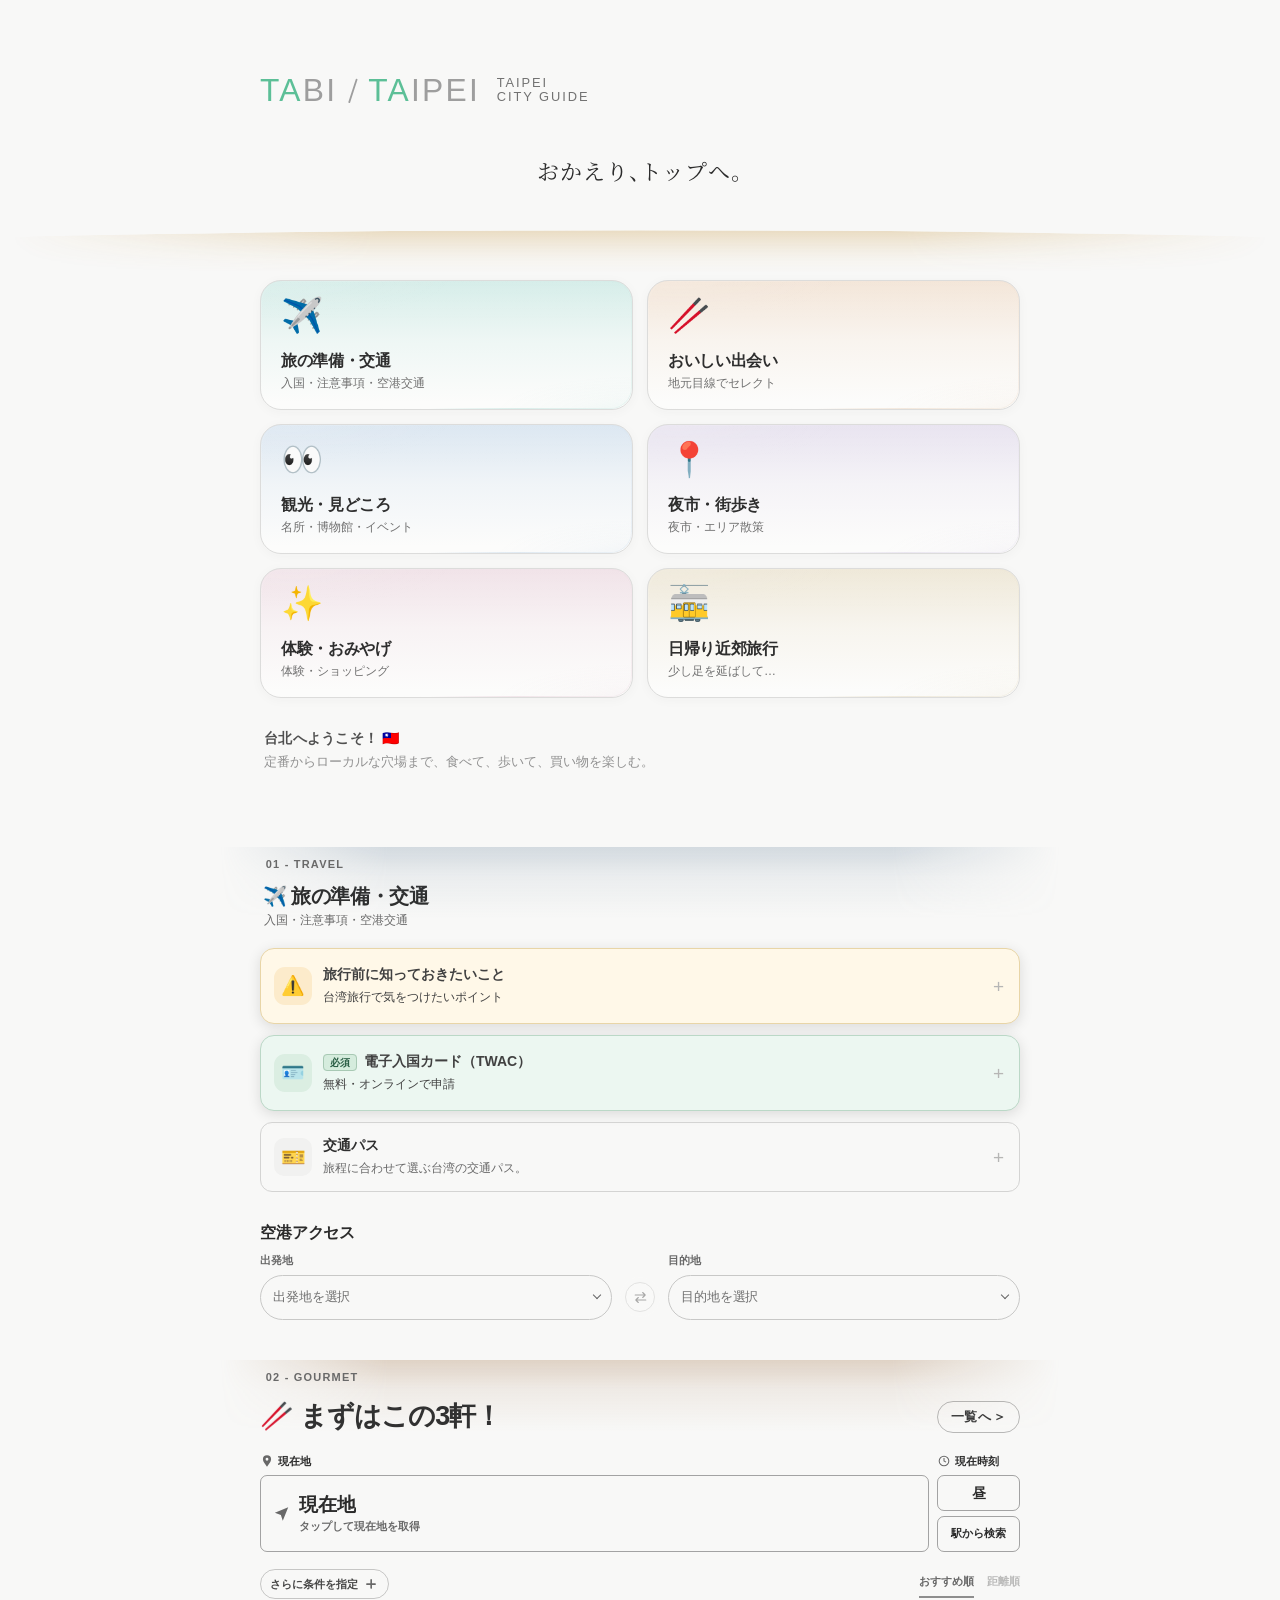
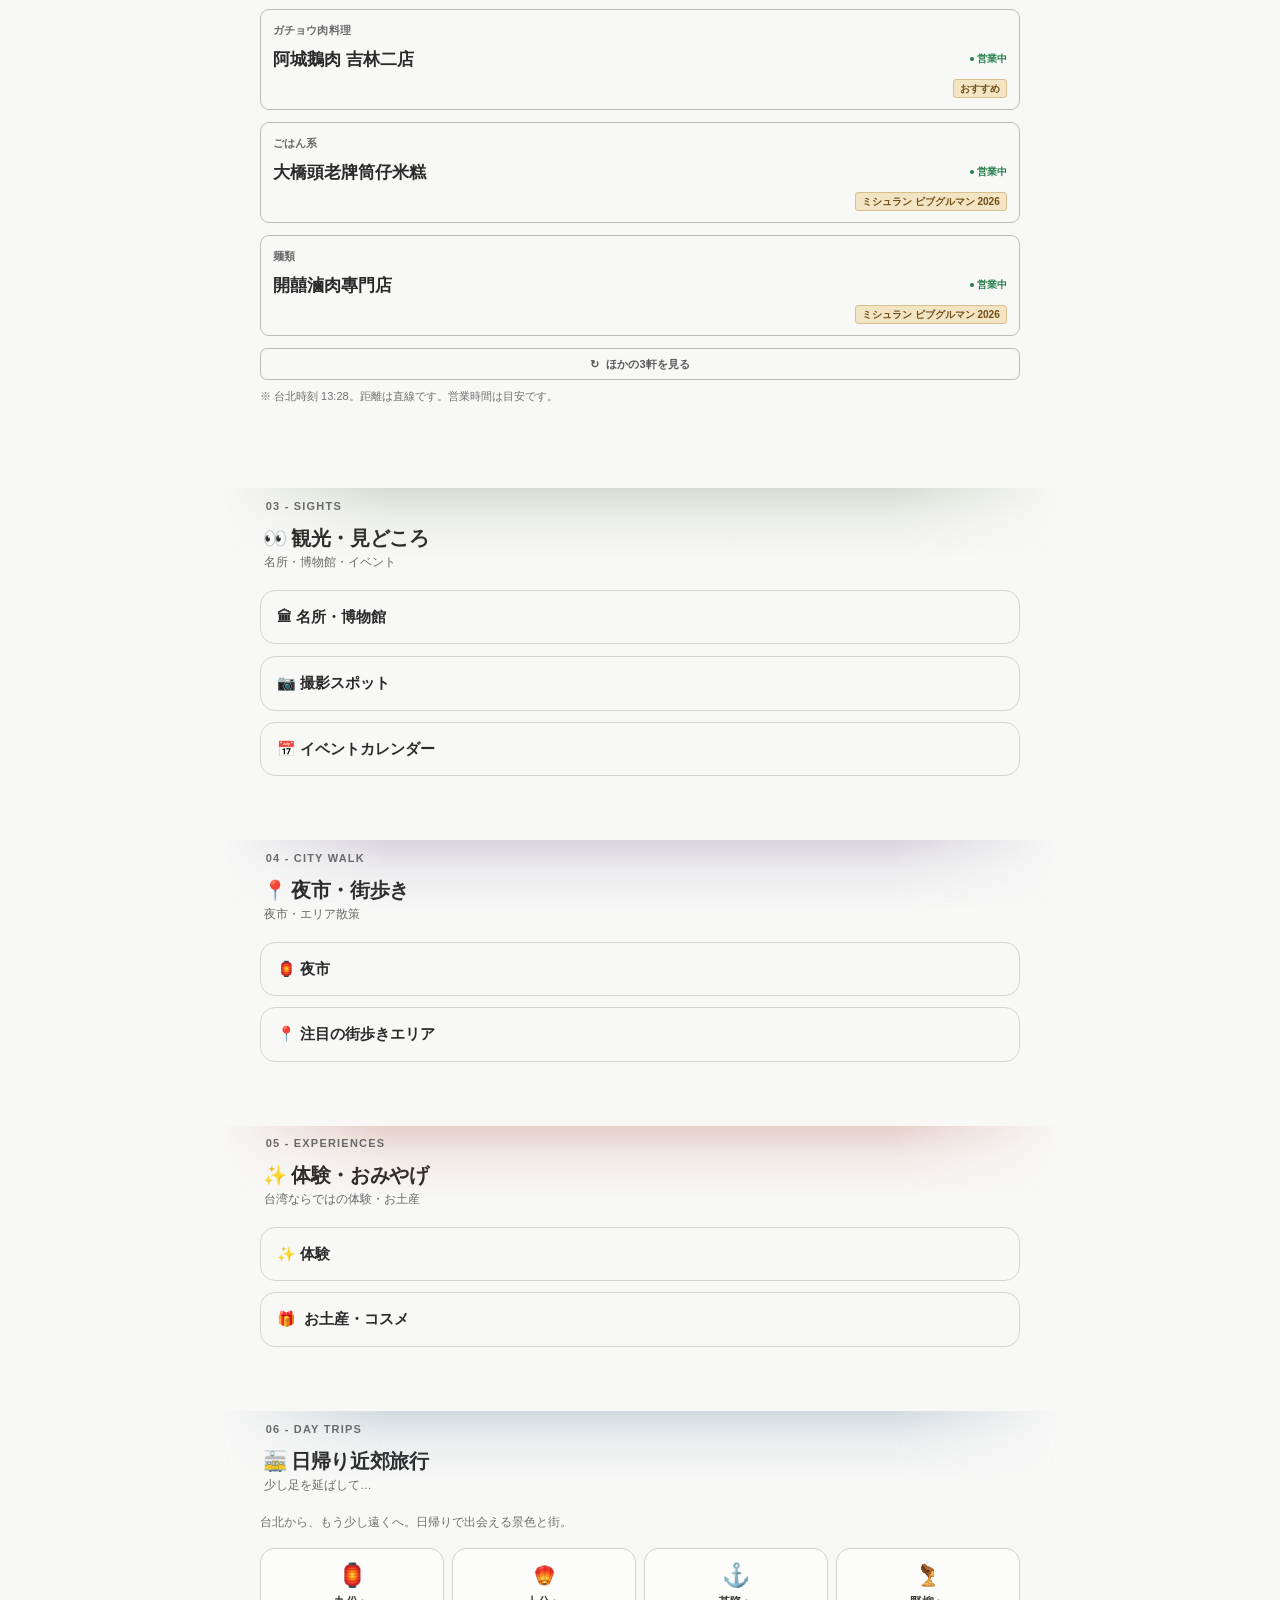
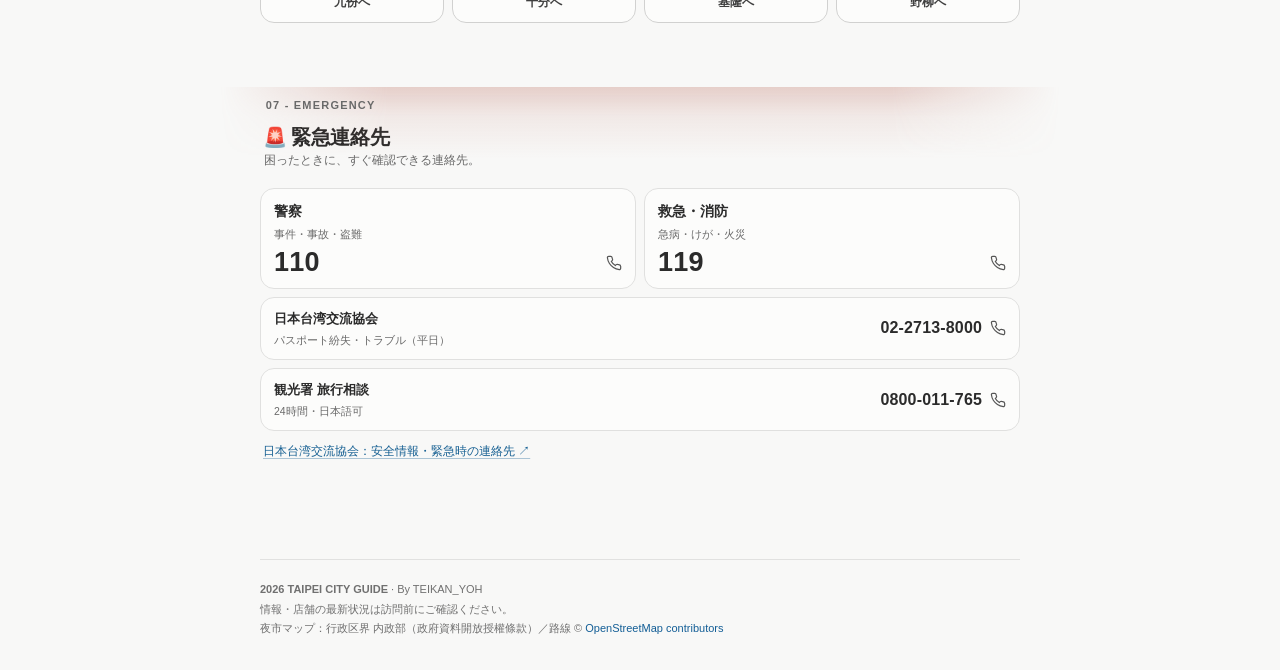
==== index.html @ 25bd463a "Add files via upload" ====
<!DOCTYPE html>

<html lang="ja"><head>
<meta charset="utf-8"/><script>/* Debug copy only: keep it out of search results (production path is unaffected). */if(/^\/Debug_/i.test(location.pathname)){var r=document.createElement("meta");r.name="robots";r.content="noindex";document.head.appendChild(r);}</script><meta content="width=device-width,initial-scale=1,viewport-fit=cover" name="viewport"/>
<meta content="#111417" name="theme-color"/>
<meta content="定番からローカルな穴場まで、食べて、歩いて、買い物を楽しむ。" name="description"/>
<title>TABI TAIPEI</title>
<link rel="canonical" href="https://teikan24.github.io/Tabi_Taipei/"/>
<meta property="og:type" content="website"/>
<meta property="og:site_name" content="TABI TAIPEI — TAIPEI CITY GUIDE"/>
<meta property="og:title" content="TABI TAIPEI"/>
<meta property="og:description" content="定番からローカルな穴場まで、食べて、歩いて、買い物を楽しむ。"/>
<meta property="og:url" content="https://teikan24.github.io/Tabi_Taipei/"/>
<meta property="og:image" content="https://teikan24.github.io/Tabi_Taipei/assets/og-cover-2.png"/>
<meta property="og:image:secure_url" content="https://teikan24.github.io/Tabi_Taipei/assets/og-cover-2.png"/>
<meta property="og:image:type" content="image/png"/>
<meta property="og:image:width" content="1200"/>
<meta property="og:image:height" content="630"/>
<meta property="og:image:alt" content="TABI TAIPEI — TAIPEI CITY GUIDE"/>
<meta name="twitter:card" content="summary_large_image"/>
<meta name="twitter:title" content="TABI TAIPEI"/>
<meta name="twitter:description" content="定番からローカルな穴場まで、食べて、歩いて、買い物を楽しむ。"/>
<meta name="twitter:image" content="https://teikan24.github.io/Tabi_Taipei/assets/og-cover-2.png"/><link rel="apple-touch-icon" sizes="180x180" href="assets/apple-touch-icon.png"/>

<script>/* Preserve the visitor's position on browser Back/Forward (e.g. after Maps). */
try { if ('scrollRestoration' in history) history.scrollRestoration = 'auto'; } catch (_) {}
/* v30.9.237: the home-screen app reopened after 10+ minutes reloads (guide.js)
   and starts again from the very top. */
try {
  if (sessionStorage.getItem('tabi-fresh-start')) {
    sessionStorage.removeItem('tabi-fresh-start');
    history.scrollRestoration = 'manual';
    window.scrollTo(0, 0);
    addEventListener('load', () => window.scrollTo(0, 0));
  }
} catch (_) {}
/* v30.9.213: a link straight to a section skips the top-page intro (final layout at once). */
if (location.hash && location.hash !== '#top') document.documentElement.classList.add('hero-intro-skip');
</script><script>/* Appearance switch: follow the device setting by default, with optional manual override. */
(function(){
 var storageKey='taipei-guide-theme-override-v30.9.43';
 var media=window.matchMedia?window.matchMedia('(prefers-color-scheme: light)'):null;
 var override=null;
 try {
  var stored=localStorage.getItem(storageKey);
  if(stored==='light' || stored==='dark') override=stored;
 } catch(e){}
 function currentTheme(){return override || (media && media.matches ? 'light' : 'dark');}
 function updateMeta(theme){var m=document.querySelector('meta[name="theme-color"]');if(m)m.content=theme==='light'?'#F7F8F7':'#111417';}
 function refreshButton(theme){var b=document.getElementById('theme-preview-toggle');if(!b)return;
  b.innerHTML=theme==='light'?'<svg xmlns="http://www.w3.org/2000/svg" width="15" height="15" viewBox="0 0 24 24" fill="currentColor" aria-hidden="true"><path d="M20.5 13A8.5 8.5 0 0 1 11 3.5 8.5 8.5 0 1 0 20.5 13z"/></svg><span>ダークモード</span>':'<span class="theme-dot" aria-hidden="true"></span><span>ライトモード</span>';
  b.setAttribute('aria-label',theme==='light'?'ダークモードに切り替える':'明るいモードに切り替える');
  b.setAttribute('title',override?'表示モードを固定中':'端末の明暗設定に追従中');
  b.setAttribute('aria-pressed',override?'true':'false');
  if(override) b.setAttribute('data-theme-mode','manual');
  else b.setAttribute('data-theme-mode','system');
 }
 function applyTheme(theme){
  document.documentElement.setAttribute('data-theme',theme);
  document.documentElement.style.colorScheme=theme;
  updateMeta(theme);
  refreshButton(theme);
 }
 applyTheme(currentTheme());
 if(media){
  var mediaListener=function(){if(!override)applyTheme(currentTheme());};
  if(media.addEventListener) media.addEventListener('change',mediaListener);
  else if(media.addListener) media.addListener(mediaListener);
 }
 document.addEventListener('DOMContentLoaded',function(){
  applyTheme(currentTheme());
  var b=document.getElementById('theme-preview-toggle');
  if(b)b.addEventListener('click',function(){
   override=currentTheme()==='light'?'dark':'light';
   try{localStorage.setItem(storageKey,override);}catch(e){}
   applyTheme(currentTheme());
  });
 });
})();</script><link rel="icon" href="data:image/svg+xml,%3Csvg xmlns=%27http://www.w3.org/2000/svg%27 viewBox=%270 0 100 100%27%3E%3Ctext y=%27.9em%27 font-size=%2790%27%3E%F0%9F%8F%AE%3C/text%3E%3C/svg%3E"/><link rel="preload" href="assets/fonts/tabi-greeting-serif.woff2?v=30.9.225" as="font" type="font/woff2" crossorigin/><link rel="stylesheet" href="css/guide.css?v=30.9.277"/><link rel="stylesheet" href="css/events.css?v=30.9.277"/><link rel="stylesheet" href="css/area-map.css?v=30.9.279"/><link rel="stylesheet" href="css/chapter-tabs.css?v=30.9.280"/>
<link rel="stylesheet" href="css/recommend.css?v=30.9.277"/>
</head><body>
<div class="food-drawer-backdrop" aria-hidden="true"></div><div class="food-edge-hint" aria-hidden="true"></div>
<header class="hero wrapper" id="top"><div class="hero-stage"><div class="hero-horizon" aria-hidden="true"></div><h1 class="hero-masthead"><span class="hero-brandline">TAIPEI CITY GUIDE</span><span class="hero-lockup" aria-label="TABI slash TAIPEI"><span class="hero-lockup-word"><span class="ta">TA</span>BI</span><span class="hero-lockup-slash" aria-hidden="true"></span><span class="hero-lockup-word"><span class="ta">TA</span>IPEI<span class="hero-brandstack" aria-hidden="true"><span class="hero-brandstack-clip"><span class="hero-brandstack-text"><span class="hero-brandstack-top">TAIPEI</span>CITY GUIDE</span></span></span></span></span></h1><p class="hero-greeting" id="hero-greeting" lang="ja"></p></div><nav aria-label="カテゴリーにジャンプ" class="quick-nav">
<a class="nav-button" data-target="travel" href="#travel"><span aria-hidden="true" class="nav-icon">✈️</span><span class="nav-copy"><span class="nav-title">旅の準備・交通</span><span class="nav-subtitle">入国・注意事項・空港交通</span></span></a>
<a class="nav-button" data-target="food" href="#food"><span aria-hidden="true" class="nav-icon">🥢</span><span class="nav-copy"><span class="nav-title">おいしい出会い</span><span class="nav-subtitle">地元目線でセレクト</span></span></a>
<a class="nav-button" data-target="sights" href="#sights"><span aria-hidden="true" class="nav-icon">👀</span><span class="nav-copy"><span class="nav-title">観光・見どころ</span><span class="nav-subtitle">名所・博物館・イベント</span></span></a>
<a class="nav-button" data-target="city-walk" href="#city-walk"><span aria-hidden="true" class="nav-icon">📍</span><span class="nav-copy"><span class="nav-title">夜市・街歩き</span><span class="nav-subtitle">夜市・エリア散策</span></span></a>
<a class="nav-button" data-target="experience-souvenirs" href="#experience-souvenirs"><span aria-hidden="true" class="nav-icon">✨</span><span class="nav-copy"><span class="nav-title">体験・おみやげ</span><span class="nav-subtitle">体験・ショッピング</span></span></a>
<a class="nav-button" data-target="day-trips" href="#day-trips"><span aria-hidden="true" class="nav-icon">🚋</span><span class="nav-copy"><span class="nav-title">日帰り近郊旅行</span><span class="nav-subtitle">少し足を延ばして…</span></span></a>
</nav><div class="hero-welcome"><p class="welcome">台北へようこそ！ 🇹🇼</p><p class="tagline">定番からローカルな穴場まで、食べて、歩いて、買い物を楽しむ。</p></div></header><main class="wrapper site-content" id="guide"><hr class="divider chapter-glow chapter-glow--travel"/><div class="page-body"><span class="jump-anchor" id="travel"></span><p class="chapter-eyebrow" aria-hidden="true">01 - TRAVEL</p><h2 class="" dir="auto" id="3f86bda0-4caa-8049-b865-f2a862bb77c5">✈️ 旅の準備・交通</h2><p class="chapter-lead">入国・注意事項・空港交通</p><details class="travel-caution block-color-yellow_background toggle root-accordion" data-group="root" dir="auto" id="3f56bda0-4caa-80c6-9629-df3b09a0ff5a"><summary class="travel-key-summary"><span aria-hidden="true" class="travel-key-icon">⚠️</span><span class="travel-key-copy"><span class="travel-key-title">旅行前に知っておきたいこと</span><span class="travel-key-subtitle">台湾旅行で気をつけたいポイント</span></span></summary><div class="indented"><ul class="bulleted-list" dir="auto" id="3f56bda0-4caa-80d0-a9dc-fb38b91fbb88"><li style="list-style-type:disc">電子たばこ・加熱式たばこは持ち込み・使用禁止</li></ul><details class="toggle nested-accordion" dir="auto" id="3f56bda0-4caa-80c7-9c95-f08f24dc1924"><summary>宿泊先のアメニティ事情</summary><div class="indented"><aside class="block-color-gray_background callout" data-notion-callout="" data-notion-callout-background="gray_background" data-notion-callout-icon="💡" dir="ltr" id="3f76bda0-4caa-805c-a6f9-da768afdc128" style="white-space:pre-wrap;display:flex"><div style="font-size:1.5em"><span class="icon" data-emoji="💡"></span></div><div style="width:100%"><p class="" dir="auto" id="3f56bda0-4caa-80fd-ae4a-d9700cade6df">法律の規定により、2025年から客室に使い捨てのアメニティは置かれていません。シャンプーやボディソープは、大きなボトルで備えられています。歯ブラシ・くし・カミソリなどは、フロントで頼めばもらえます（無料または有料）。</p></div></aside></div></details><details class="toggle nested-accordion" dir="auto" id="3f56bda0-4caa-80ad-b30e-fb2c935b071b"><summary>トイレの紙事情</summary><div class="indented"><aside class="block-color-gray_background callout" data-notion-callout="" data-notion-callout-background="gray_background" data-notion-callout-icon="💡" dir="ltr" id="3f76bda0-4caa-809a-ae79-ed8de2b1f1e1" style="white-space:pre-wrap;display:flex"><div style="font-size:1.5em"><span class="icon" data-emoji="💡"></span></div><div style="width:100%"><p class="" dir="auto" id="3f66bda0-4caa-8005-9706-fa574564f9af">個室に紙がないことも。紙は流せる場所と、横のゴミ箱に捨てる場所があるので、表示に従いましょう。<br/><br/>水に流せるティッシュがあると安心です。</p></div></aside></div></details><details class="toggle nested-accordion" dir="auto" id="3f56bda0-4caa-80db-8bd2-e77fe90c45dc"><summary>水道水</summary><div class="indented"><aside class="block-color-gray_background callout" data-notion-callout="" data-notion-callout-background="gray_background" data-notion-callout-icon="💡" dir="ltr" id="3f76bda0-4caa-80a9-9cde-fa53708f942d" style="white-space:pre-wrap;display:flex"><div style="font-size:1.5em"><span class="icon" data-emoji="💡"></span></div><div style="width:100%"><p class="" dir="auto" id="3f56bda0-4caa-8016-92f2-cced0cf6f33d">浄水場の水質は基準を満たしていますが、建物の古い配管や貯水タンクを通るため、そのまま飲むのは避けましょう。飲み水はコンビニなどで買えるボトル入りの水がいちばん安心です。</p></div></aside></div></details><details class="toggle nested-accordion" dir="auto" id="travel-power"><summary>コンセント・電圧</summary><div class="indented"><aside class="block-color-gray_background callout" data-notion-callout="" data-notion-callout-background="gray_background" data-notion-callout-icon="💡" dir="ltr" style="white-space:pre-wrap;display:flex"><div style="font-size:1.5em"><span class="icon" data-emoji="💡"></span></div><div style="width:100%"><p class="" dir="auto">コンセントは日本と同じ形（A型）なので、変換プラグは不要です。</p><p class="" dir="auto">電圧は110V（日本は100V）。スマホやPCの充電器はそのまま使えます。ドライヤーなど日本専用（100V）の家電は「100-240V」表示か確認を。</p></div></aside></div></details><details class="toggle nested-accordion" dir="auto" id="3f56bda0-4caa-80ef-af5d-c26731493f09"><summary>交通・移動</summary><div class="indented"><aside class="block-color-gray_background callout" data-notion-callout="" data-notion-callout-background="gray_background" data-notion-callout-icon="💡" dir="ltr" id="3f56bda0-4caa-80b4-8cc6-f13d0a333363" style="white-space:pre-wrap;display:flex"><div style="font-size:1.5em"><span class="icon" data-emoji="💡"></span></div><div style="width:100%"><p class="" dir="auto" id="3f56bda0-4caa-801d-8998-da289a67be90">MRT（地下鉄）は改札内の黄色い線から先と車内で飲食禁止。水やガムもNGです。</p></div></aside><aside class="block-color-gray_background callout" data-notion-callout="" data-notion-callout-background="gray_background" data-notion-callout-icon="💡" dir="ltr" id="3f56bda0-4caa-80ec-995c-d9b2b5c5d0f7" style="white-space:pre-wrap;display:flex"><div style="font-size:1.5em"><span class="icon" data-emoji="💡"></span></div><div style="width:100%"><p class="" dir="auto" id="3f56bda0-4caa-801e-9b43-f70d7f04fa8c"><strong>バスは手を挙げて</strong>合図しないと通過されることも。急ブレーキに備え、降車ボタンは早めに押しましょう。</p></div></aside><aside class="block-color-gray_background callout" data-notion-callout="" data-notion-callout-background="gray_background" data-notion-callout-icon="💡" dir="ltr" id="3f56bda0-4caa-80b3-a21f-dc8d278c1802" style="white-space:pre-wrap;display:flex"><div style="font-size:1.5em"><span class="icon" data-emoji="💡"></span></div><div style="width:100%"><p class="" dir="auto" id="3f56bda0-4caa-8033-8acb-d9bd1c270590">車は右側通行。バイクが多いので、青信号でも右左折車に気をつけて渡りましょう。</p></div></aside><aside class="block-color-gray_background callout" data-notion-callout="" data-notion-callout-background="gray_background" data-notion-callout-icon="💡" dir="ltr" id="3f66bda0-4caa-8075-826a-f08e498735b3" style="white-space:pre-wrap;display:flex"><div style="font-size:1.5em"><span class="icon" data-emoji="💡"></span></div><div style="width:100%"><p class="" dir="auto" id="3f66bda0-4caa-80d4-a71e-df93ca3cb2fc">Uberも利用できます。</p></div></aside></div></details><details class="toggle nested-accordion" dir="auto" id="3f56bda0-4caa-800d-986b-dce0b4bd4353"><summary>お金・支払い・交通系IC</summary><div class="indented"><aside class="block-color-gray_background callout" data-notion-callout="" data-notion-callout-background="gray_background" data-notion-callout-icon="💡" dir="ltr" id="3f56bda0-4caa-80cc-9f26-c8694ac5fc75" style="white-space:pre-wrap;display:flex"><div style="font-size:1.5em"><span class="icon" data-emoji="💡"></span></div><div style="width:100%"><p class="" dir="auto" id="3f56bda0-4caa-802c-9c2d-e2ac1ca20995">夜市やローカル店は現金のみの店も多いので、少額の現金を持っておくと安心。カードはモールや大きなレストランなら使えることが多いです。</p></div></aside><aside class="block-color-gray_background callout" data-notion-callout="" data-notion-callout-background="gray_background" data-notion-callout-icon="💡" dir="ltr" id="3f56bda0-4caa-80f7-b456-f47bdf762774" style="white-space:pre-wrap;display:flex"><div style="font-size:1.5em"><span class="icon" data-emoji="💡"></span></div><div style="width:100%"><p class="" dir="auto" id="3f56bda0-4caa-808b-b1d7-d753922681bb">悠遊カード（EasyCard）</p><p class="" dir="auto" id="3f56bda0-4caa-80c3-9728-dccae39a9451">日本のSuicaのような交通系IC。MRT・バス・コンビニで使え、駅やコンビニで購入・チャージできます。キャラクターやキーチェーン型など種類も豊富。</p></div></aside></div></details><details class="toggle nested-accordion" dir="auto" id="3f56bda0-4caa-8007-a9ac-d2d2fc995658"><summary>レシートは宝くじ</summary><div class="indented"><aside class="block-color-gray_background callout" data-notion-callout="" data-notion-callout-background="gray_background" data-notion-callout-icon="💡" dir="ltr" id="3f76bda0-4caa-80e0-b1aa-d86e8ba3d82c" style="white-space:pre-wrap;display:flex"><div style="font-size:1.5em"><span class="icon" data-emoji="💡"></span></div><div style="width:100%"><p class="" dir="auto" id="3f66bda0-4caa-8009-896d-cb9b8e0c61a3">レシートは宝くじ付き。2か月に1回抽選があり、最高賞金はNT$1,000万。</p></div></aside></div></details></div></details><details class="travel-twac block-color-yellow_background toggle root-accordion" data-group="root" dir="auto" id="3f86bda0-4caa-8096-bae1-da66498fb83c"><summary class="travel-key-summary"><span aria-hidden="true" class="travel-key-icon">🪪</span><span class="travel-key-copy"><span class="travel-key-title"><span class="travel-required">必須</span>電子入国カード（TWAC）</span><span class="travel-key-subtitle">無料・オンラインで申請</span></span></summary><div class="indented"><ul class="bulleted-list" dir="auto" id="3f86bda0-4caa-802a-a0dc-fa8f04464dfa"><li style="list-style-type:disc"><a class="external-action-link" href="https://twac.immigration.gov.tw/" rel="noopener noreferrer" target="_blank">TWAC公式サイト</a>から申請する（無料）<br/><em><mark class="highlight-gray">必要情報：パスポート情報、往復の航空便名、台湾での滞在先（ホテル名や住所）など。</mark></em></li></ul></div></details><details class="travel-passes toggle root-accordion" data-group="root" id="transport-passes"><summary class="travel-key-summary"><span aria-hidden="true" class="travel-key-icon">🎫</span><span class="travel-key-copy"><span class="travel-key-title">交通パス</span><span class="travel-key-subtitle">旅程に合わせて選ぶ台湾の交通パス。</span></span></summary><div class="indented travel-passes-body">
<section class="pass-simple-item" aria-labelledby="pass-funpass-heading"><div class="pass-simple-heading"><h4 id="pass-funpass-heading">Taipei FunPASS <span class="pass-recommend-badge">おすすめ</span></h4><a class="external-action-link pass-official-link" href="https://funpass.travel.taipei/choose-your-TaipeiFunPASS.html?lang=ja_JP" target="_blank" rel="noopener noreferrer" aria-label="Taipei FunPASS 公式サイトを開く">公式サイト</a></div><p>台北・新北・基隆を中心に観光する方向け。MRTや対象バスが乗り放題になるプランと、観光施設の入場券付きプランがあります。</p></section>
<section class="pass-simple-item" aria-labelledby="pass-taiwan-heading"><div class="pass-simple-heading"><h4 id="pass-taiwan-heading">Taiwan PASS</h4><a class="external-action-link pass-official-link" href="https://twpass.tw/index_jp.html" target="_blank" rel="noopener noreferrer" aria-label="Taiwan PASS 公式サイトを開く">公式サイト</a></div><p>台北以外の都市にも足を延ばす方向け。台湾新幹線（高鉄）または台鉄の3日間周遊券に、都市交通と観光地アクセスがセットになっています。</p></section>
<section class="pass-simple-item" aria-labelledby="pass-tr-heading"><div class="pass-simple-heading"><h4 id="pass-tr-heading">TR-PASS</h4><a class="external-action-link pass-official-link" href="https://www.railway.gov.tw/tra-tip-web/tip/tip00C/tipC21/view?lang=ja_JP&amp;proCode=8ae4cac279f232440179f503099400b1&amp;subCode=8ae4cac29272a98d01927ad963af13c6" target="_blank" rel="noopener noreferrer" aria-label="TR-PASS 公式サイトを開く">公式サイト</a></div><p>台鉄を利用して台湾各地を巡る方向け。3日間・5日間の周遊券があり、長距離移動の多い旅に適しています。</p></section>
</div></details><h3 class="airport-access-subheading">空港アクセス</h3><section class="airport-route-selector" id="airport-route-selector" aria-label="出発地と目的地で空港アクセスルートを調べる">
<div class="section-top"><h2>出発地・目的地</h2></div>
<div class="selector airsel-route-fields" role="group" aria-label="出発地と目的地">
<div class="selrow selrow--origin">
<div class="sel-field"><label class="sel-label" for="airsel-origin">出発地</label><div class="sel-choice-bubble"><select aria-label="出発地" class="sel-value" id="airsel-origin"></select><span aria-hidden="true" class="chev"></span></div></div>
</div>
<button aria-label="出発地と目的地を入れ替える" class="swap" id="airsel-swap" title="出発地・目的地を入れ替える" type="button"><svg fill="none" stroke="currentColor" stroke-linecap="round" stroke-linejoin="round" stroke-width="1.7" viewBox="0 0 24 24"><path d="M3.5 8h16m-4-4 4 4-4 4M20.5 16h-16m4-4-4 4 4 4"></path></svg></button>
<div class="selrow selrow--destination">
<div class="sel-field"><label class="sel-label" for="airsel-destination">目的地</label><div class="sel-choice-bubble"><select aria-label="目的地" class="sel-value" id="airsel-destination"></select><span aria-hidden="true" class="chev"></span></div></div>
</div>
</div>
<button type="button" class="airsel-route-disclosure" id="airsel-route-disclosure" aria-expanded="false" aria-controls="airsel-results-clip" hidden>
  <span class="airsel-disclosure-copy"><strong>経路・運賃</strong></span>
  <svg class="airsel-disclosure-chevron" viewBox="0 0 24 24" fill="none" stroke="currentColor" stroke-width="1.75" aria-hidden="true"><path d="m9 5 7 7-7 7" stroke-linecap="round" stroke-linejoin="round"/></svg>
</button>
<div class="airsel-results-clip" id="airsel-results-clip" hidden><div class="airsel-results-inner" id="airsel-results-inner">
<div class="airsel-transport" id="airsel-transport-tabs" role="tablist" aria-label="交通手段"><span class="airsel-transport-ink" id="airsel-transport-ink" aria-hidden="true"></span>
  <button type="button" role="tab" class="airsel-transport-tab" data-transport="rail" aria-selected="true">MRT</button>
  <button type="button" role="tab" class="airsel-transport-tab" data-transport="bus" aria-selected="false">バス</button>
  <button type="button" role="tab" class="airsel-transport-tab" data-transport="taxi" aria-selected="false">タクシー</button>
</div>

<div class="route-panel"><div class="rail-title"><span class="airsel-company-mark" id="airsel-company-mark" aria-hidden="true"><img id="airsel-company-img" alt="" loading="eager" referrerpolicy="no-referrer"/><span class="airsel-company-fallback" id="airsel-company-fallback"><svg viewBox="0 0 24 24" width="19" height="19" fill="none" xmlns="http://www.w3.org/2000/svg" aria-hidden="true"><rect x="3.1" y="3.1" width="17.8" height="17.8" rx="5" stroke="currentColor" stroke-width="1.35"/><path d="M8.2 7.5c4.7-.5 7.5 2.5 7.5 8.9M15.8 16.5c-4.7.5-7.5-2.5-7.5-8.9" stroke="currentColor" stroke-width="1.7" stroke-linecap="round"/><path d="M8 12h8" stroke="currentColor" stroke-width="1.4"/></svg></span></span><span id="airsel-rail-head-name">空港MRT</span><span id="airsel-recommend-badge" class="airsel-recommend-badge" hidden>おすすめ</span><div class="airsel-tabs" id="airsel-train-tabs"><select aria-label="列車の種類" id="airsel-train-select" class="airsel-train-select"><option value="express">直達車（急行）</option><option value="local">普通車（各停）</option></select><span aria-hidden="true" class="airsel-train-chevron"></span></div></div><div aria-live="polite" class="timeline" id="airsel-timeline"></div>
<div id="airsel-ground-details" class="airsel-ground-details" hidden></div><div class="facts" id="airsel-facts"></div>
<p class="footnote" id="airsel-footnote"></p></div>
</div></div>
</section><hr aria-hidden="true" class="chapter-divider chapter-glow chapter-glow--gourmet"/><span class="jump-anchor" id="food"></span><p class="chapter-eyebrow" aria-hidden="true">02 - GOURMET</p><section class="food-flip-section" id="food-recommend-section" aria-label="おすすめグルメ"><div class="food-flip" id="food-flip" data-face="front"><div class="food-flip-inner"><section class="food-flip-face food-flip-front" id="food-flip-front" aria-label="まずはこの3軒！"><button type="button" class="food-flip-toggle" data-to="back" aria-controls="food-flip-back">一覧へ<span aria-hidden="true"> ＞</span></button><div class="recommend-drawer is-inline" id="taipei-recommender" role="region" aria-labelledby="recommend-title">
 <div class="recommend-drawer-inner">
  
  <h2 id="recommend-title"><button id="recommend-home-trigger" type="button" aria-label="現在地のおすすめに戻る" title="現在地のおすすめに戻る"><span class="recommend-title-emoji" aria-hidden="true">🥢</span>まずはこの3軒！</button></h2>
  
  <div class="recommend-controls" aria-label="おすすめの条件">
   <div class="recommend-source-captions" aria-live="polite">
    <span class="recommend-source-caption"><span class="recommend-caption-icon" aria-hidden="true"><svg viewBox="0 0 24 24" fill="none" stroke="currentColor" stroke-width="1.8"><circle cx="12" cy="12" r="8.25"/><path d="M12 7v5l3.5 2"/></svg></span><span id="recommend-time-caption">現在時刻</span></span>
    <span class="recommend-source-caption"><span class="recommend-caption-icon" aria-hidden="true"><svg viewBox="0 0 24 24" fill="currentColor"><path fill-rule="evenodd" d="M12 2a7 7 0 0 0-7 7c0 2.1.8 3.9 1.9 5.6L12 22l5.1-7.4C18.2 12.9 19 11.1 19 9a7 7 0 0 0-7-7Zm0 4.6a2.4 2.4 0 1 1 0 4.8 2.4 2.4 0 0 1 0-4.8Z"/></svg></span><span id="recommend-area-label">現在地</span></span>
   </div>
   <div class="recommend-main-picker" id="recommend-main-picker">
    <div class="recommend-control-wrap recommend-control-time-wrap">
     <button class="recommend-control" id="recommend-time-trigger" type="button" aria-expanded="false" aria-controls="recommend-time-options"><span id="recommend-time-label">午後</span><span class="recommend-control-arrow" aria-hidden="true"></span></button>
     <div class="recommend-options" id="recommend-time-options" hidden></div>
    </div>
    <div class="recommend-picker-location" id="recommend-current-location">
     <span class="recommend-location-pin" aria-hidden="true"><svg viewBox="0 0 24 24" width="20" height="20" fill="currentColor"><path d="M2.6 10.3 21.5 2.5l-7.7 19-2.7-8.2-8.5-3z"/></svg></span>
     <span class="recommend-location-copy"><strong id="recommend-district-name">現在地</strong><small id="recommend-district-en">位置を確認中</small></span>
    </div>
    <div class="recommend-picker-station" id="recommend-station-controls" hidden aria-label="路線と駅を選択">
     <div class="recommend-native-field recommend-native-line" id="recommend-line-field">
      <button type="button" class="recommend-native-trigger" id="recommend-line-trigger" aria-haspopup="true" aria-expanded="false" aria-controls="recommend-line-menu">
       <span class="recommend-native-display"><span id="recommend-line-code" class="recommend-native-code">BL</span><span class="recommend-native-copy"><strong id="recommend-line-label">路線を選択</strong><small id="recommend-line-en">Select Line</small></span><span class="recommend-native-chevron" aria-hidden="true"></span></span>
      </button>
      <div class="recommend-native-menu" id="recommend-line-menu" role="group" aria-label="路線を選択、または駅を検索" hidden></div>
     </div>
     <div class="recommend-native-field recommend-native-station" id="recommend-station-field">
      <button type="button" class="recommend-native-trigger" id="recommend-station-trigger" aria-haspopup="listbox" aria-expanded="false" aria-controls="recommend-station-menu" disabled>
       <span class="recommend-native-display"><span id="recommend-station-code" class="recommend-native-code">--</span><span class="recommend-native-copy"><strong id="recommend-station-label">先に路線を選択</strong><small id="recommend-station-en">Select Station</small></span><span class="recommend-native-chevron" aria-hidden="true"></span></span>
      </button>
      <div class="recommend-native-menu recommend-native-menu-station" id="recommend-station-menu" role="listbox" aria-label="駅を選択" hidden></div>
     </div>
    </div>
    <button type="button" id="recommend-area-trigger" class="recommend-mode-button" aria-label="駅から検索に切り替え" title="駅から検索"><span class="recommend-mode-text">駅から<br>検索</span><span class="recommend-mode-pin" aria-hidden="true"><svg viewBox="0 0 24 24" width="22" height="22" fill="none" stroke="currentColor" stroke-width="1.8" stroke-linecap="round" stroke-linejoin="round"><path d="M19 10c0 5-7 11-7 11S5 15 5 10a7 7 0 1 1 14 0Z"/><circle cx="12" cy="10" r="2.7"/></svg></span><span class="recommend-mode-return" aria-hidden="true">現在地</span></button>
   </div>
 </div>
 <p class="recommend-location-status" id="recommend-location-status" role="status" aria-live="polite"></p>
 <div class="recommend-result-head">
<div class="recommend-controls-secondary" id="recommend-controls-secondary">
   <div class="recommend-control-wrap recommend-control-advanced-wrap">
    <details class="recommend-advanced" id="recommend-advanced">
     <summary class="recommend-control recommend-advanced-trigger" aria-label="さらに条件を指定"><span class="recommend-advanced-label">さらに条件を指定</span><span class="recommend-advanced-plus" aria-hidden="true"></span></summary>
     <div class="recommend-advanced-panel">
      <h3 id="recommend-mood-title">料理種類</h3>
      <div class="recommend-choices" id="recommend-mood-options" role="group" aria-labelledby="recommend-mood-title"></div>
     </div>
    </details>
   </div>
   <div class="recommend-active-filters" id="recommend-active-filters" aria-live="polite"></div>
  </div>
 <div class="recommend-sort" role="group" aria-label="おすすめの表示順">
  <button type="button" id="recommend-sort-recommended" class="recommend-sort-option" aria-pressed="true">おすすめ順</button>
  <button type="button" id="recommend-sort-distance" class="recommend-sort-option" aria-pressed="false" disabled title="現在地を取得するか、駅を選択すると使えます">距離順</button>
 </div>
<span class="recommend-count" id="recommend-count">3軒をピックアップ</span></div>
 <p class="recommend-relaxed" id="recommend-relaxed" role="status" aria-live="polite" hidden></p>
 <div id="recommend-results" class="recommend-results" aria-live="polite"></div>
 <button class="recommend-more" id="recommend-more" type="button"><span aria-hidden="true">↻</span> ほかの3軒を見る</button>

 <p class="recommend-disclaimer" id="recommend-disclaimer">※ 時間帯は料理ジャンルの目安です。営業中とは限りません。訪問前に営業時間をご確認ください。</p>
 </div>
</div></section><section class="food-flip-face food-flip-back" id="food-flip-back" aria-label="一覧"><div class="food-flip-back-head"><h4 class="food-flip-back-title">一覧から探す</h4><button type="button" class="food-flip-toggle" data-to="front" aria-controls="food-flip-front">おすすめへ<span aria-hidden="true"> ＞</span></button></div><div class="food-flip-back-body"><div class="food-directory" id="food-directory" aria-label="料理のジャンル別一覧"><div class="food-directory-tabs" id="food-directory-tabs" role="tablist" aria-label="料理のジャンルを選択"></div><div class="food-directory-panel" id="food-directory-panel" role="tabpanel" tabindex="0" aria-live="polite"><p class="food-directory-message">店舗データを読み込んでいます…</p></div></div><p class="food-directory-note">※ 店名をタップするとGoogleマップが開きます。チェーン店は台北の店舗を検索します。</p></div></div></section></div></div></section><hr aria-hidden="true" class="chapter-divider chapter-glow chapter-glow--sights"/><span class="jump-anchor" id="sights"></span><p class="chapter-eyebrow" aria-hidden="true">03 - SIGHTS</p><h2 dir="auto" id="sights-heading">👀 観光・見どころ</h2><p class="chapter-lead">名所・博物館・イベント</p><details class="block-color-gray_background toggle root-accordion venue-directory-section compact-open-header venue-tone-sights" data-group="root" dir="auto" id="3f56bda0-4caa-8046-a491-c25321b680c1"><summary><h3 class="accordion-category-heading">🏛  名所・博物館</h3></summary><div class="indented"><div class="tab" data-notion-tab-container="" dir="ltr" id="3f56bda0-4caa-801b-ac22-d738223c0335"><div aria-label="カテゴリーを選択" class="tab-pills" role="tablist"><button aria-controls="3f56bda0-4caa-8079-bc60-d531f3db8f89" aria-selected="true" class="tab-pill" id="pill-3f56bda0-4caa-8079-bc60-d531f3db8f89" role="tab" tabindex="0" type="button"><img alt="" class="inline-category-icon" data-original-src="翠玉白菜.png" decoding="async" height="30" loading="lazy" src="assets/icons/jade-cabbage.webp" width="30"/>博物館</button><button aria-controls="3f56bda0-4caa-808e-9bda-e62f8014d993" aria-selected="false" class="tab-pill" id="pill-3f56bda0-4caa-808e-9bda-e62f8014d993" role="tab" tabindex="-1" type="button"><span class="icon" data-emoji="🖼️"></span>アート・デザイン</button><button aria-controls="3f56bda0-4caa-8006-bdba-ec2ab6c6fe0f" aria-selected="false" class="tab-pill" id="pill-3f56bda0-4caa-8006-bdba-ec2ab6c6fe0f" role="tab" tabindex="-1" type="button"><span class="icon" data-emoji="🏛️"></span>歴史文化</button><button aria-controls="3f56bda0-4caa-8073-bd85-f3041c2a7bc9" aria-selected="false" class="tab-pill" id="pill-3f56bda0-4caa-8073-bd85-f3041c2a7bc9" role="tab" tabindex="-1" type="button"><span class="icon" data-emoji="🏜️"></span>人気観光地</button></div><div class="tab-panels"><div aria-labelledby="pill-3f56bda0-4caa-8079-bc60-d531f3db8f89" class="tab-panel" id="3f56bda0-4caa-8079-bc60-d531f3db8f89" role="tabpanel"><div class="indented"><ol class="numbered-list" id="3f56bda0-4caa-80b5-a18c-de166bec7043" data-directory-panel="3f56bda0-4caa-8079-bc60-d531f3db8f89" data-directory-type="sights"><li class="directory-loading">読み込み中…</li></ol></div></div><div aria-labelledby="pill-3f56bda0-4caa-808e-9bda-e62f8014d993" class="tab-panel" hidden="" id="3f56bda0-4caa-808e-9bda-e62f8014d993" role="tabpanel"><div class="indented"><ol class="numbered-list" id="3f66bda0-4caa-804d-932c-caca9cc6ce07" data-directory-panel="3f56bda0-4caa-808e-9bda-e62f8014d993" data-directory-type="sights"><li class="directory-loading">読み込み中…</li></ol></div></div><div aria-labelledby="pill-3f56bda0-4caa-8006-bdba-ec2ab6c6fe0f" class="tab-panel" hidden="" id="3f56bda0-4caa-8006-bdba-ec2ab6c6fe0f" role="tabpanel"><div class="indented"><ol class="numbered-list" id="3f66bda0-4caa-8076-8f0f-caee50cdaa7b" data-directory-panel="3f56bda0-4caa-8006-bdba-ec2ab6c6fe0f" data-directory-type="sights"><li class="directory-loading">読み込み中…</li></ol></div></div><div aria-labelledby="pill-3f56bda0-4caa-8073-bd85-f3041c2a7bc9" class="tab-panel" hidden="" id="3f56bda0-4caa-8073-bd85-f3041c2a7bc9" role="tabpanel"><div class="indented"><ol class="numbered-list" id="3f66bda0-4caa-803b-a204-faea8095e2ec" data-directory-panel="3f56bda0-4caa-8073-bd85-f3041c2a7bc9" data-directory-type="sights"><li class="directory-loading">読み込み中…</li></ol></div></div></div></div>
</div></details><details class="block-color-gray_background toggle root-accordion venue-directory-section photo-spot-section compact-open-header venue-tone-sights" data-group="root" dir="auto" id="photo-spots-section"><summary><h3 class="accordion-category-heading">📷  撮影スポット</h3></summary><div class="indented"><div class="tab" data-notion-tab-container="" dir="ltr" id="photo-spots-tabs"><div aria-label="カテゴリーを選択" class="tab-pills" role="tablist"><button aria-controls="photo-spots-artist" aria-selected="true" class="tab-pill" id="pill-photo-spots-artist" role="tab" tabindex="0" type="button"><span class="icon" data-emoji="🎬"></span>ロケ地・聖地巡礼</button><button aria-controls="photo-spots-popular" aria-selected="false" class="tab-pill" id="pill-photo-spots-popular" role="tab" tabindex="-1" type="button"><span class="icon" data-emoji="📸"></span>映えスポット</button></div><div class="tab-panels"><div aria-labelledby="pill-photo-spots-artist" class="tab-panel" id="photo-spots-artist" role="tabpanel"><div class="indented"><ol class="numbered-list" id="3f76bda0-4caa-8007-bbfe-f3a910f4cc59" data-directory-panel="photo-spots-artist" data-directory-type="sights"><li class="directory-loading">読み込み中…</li></ol></div></div><div aria-labelledby="pill-photo-spots-popular" class="tab-panel" hidden="" id="photo-spots-popular" role="tabpanel"><div class="indented"><ol class="numbered-list" id="3f66bda0-4caa-80fd-8a51-de8b5b2a9f1e" data-directory-panel="photo-spots-popular" data-directory-type="sights"><li class="directory-loading">読み込み中…</li></ol></div></div></div></div></div></details><!-- イベントカレンダー: v30.9.261, data/events.js + js/events.js --><details class="block-color-gray_background toggle root-accordion venue-directory-section event-calendar-section compact-open-header venue-tone-sights" data-group="root" dir="auto" id="event-calendar-section"><summary><h3 class="accordion-category-heading">📅  イベントカレンダー</h3></summary><div class="indented"><div class="ec" id="event-calendar"><p class="ec-loading">読み込み中…</p></div></div></details><hr aria-hidden="true" class="chapter-divider chapter-glow chapter-glow--citywalk"/><span class="jump-anchor" id="city-walk"></span><p class="chapter-eyebrow" aria-hidden="true">04 - CITY WALK</p><h2 dir="auto" id="spots-heading">📍 夜市・街歩き</h2><p class="chapter-lead">夜市・エリア散策</p><span class="jump-anchor" id="night-markets"></span><!-- Night markets: v30.9.140, source copy 2026-10-26 --><details class="block-color-gray_background toggle root-accordion venue-directory-section area-directory-section night-market-section" data-group="root" dir="auto" id="night-markets-section"><summary><h3 class="accordion-category-heading">🏮  夜市</h3></summary><div class="indented"><div class="tab" data-notion-tab-container="" dir="ltr" id="night-markets-tabs"></div></div></details><span class="jump-anchor" id="areas"></span><details class="block-color-gray_background toggle root-accordion venue-directory-section area-directory-section" data-group="root" dir="auto" id="3f66bda0-4caa-800d-95db-dea98f822273"><summary><h3 class="accordion-category-heading">📍  注目の街歩きエリア</h3></summary><div class="indented"><div class="tab" data-source="data/areas.js" data-notion-tab-container="" dir="ltr" id="3f66bda0-4caa-8072-a2f5-fbd151f78882"></div></div></details><hr aria-hidden="true" class="chapter-divider chapter-glow chapter-glow--experiences"/><span class="jump-anchor" id="experience-souvenirs"></span><p class="chapter-eyebrow" aria-hidden="true">05 - EXPERIENCES</p><h2 dir="auto" id="experiences-heading">✨ 体験・おみやげ</h2><p class="chapter-lead">台湾ならではの体験・お土産</p><span class="jump-anchor" id="experiences"></span><details class="block-color-gray_background toggle root-accordion venue-directory-section compact-open-header venue-tone-experience" data-group="root" dir="auto" id="3f76bda0-4caa-80d2-8841-c76e1f8f749a"><summary><h3 class="accordion-category-heading">✨  体験</h3></summary><div class="indented"><div class="tab" data-notion-tab-container="" dir="ltr" id="3f76bda0-4caa-8014-813b-fd19c9c9f960"><div aria-label="カテゴリーを選択" class="tab-pills" role="tablist"><button aria-controls="3f76bda0-4caa-8069-9f71-c1e593688b35" aria-selected="true" class="tab-pill" id="pill-3f76bda0-4caa-8069-9f71-c1e593688b35" role="tab" tabindex="0" type="button"><span class="icon" data-emoji="📸"></span>プリクラ・変身体験</button><button aria-controls="3f76bda0-4caa-808d-b875-c2c237f456c2" aria-selected="false" class="tab-pill" id="pill-3f76bda0-4caa-808d-b875-c2c237f456c2" role="tab" tabindex="-1" type="button"><span class="icon" data-emoji="💆‍♀️"></span>台湾シャンプー・マッサージ</button><button aria-controls="3f76bda0-4caa-8008-9723-f4bee698fe2b" aria-selected="false" class="tab-pill" id="pill-3f76bda0-4caa-8008-9723-f4bee698fe2b" role="tab" tabindex="-1" type="button"><span class="icon" data-emoji="🛠️"></span>手作り</button><button aria-controls="3f76bda0-4caa-8076-9a54-c190947938c3" aria-selected="false" class="tab-pill" id="pill-3f76bda0-4caa-8076-9a54-c190947938c3" role="tab" tabindex="-1" type="button"><span class="icon" data-emoji="🎤"></span>占い・カラオケ</button></div><div class="tab-panels"><div aria-labelledby="pill-3f76bda0-4caa-8069-9f71-c1e593688b35" class="tab-panel" id="3f76bda0-4caa-8069-9f71-c1e593688b35" role="tabpanel"><div class="indented"><ol class="numbered-list" id="3f76bda0-4caa-805a-939f-d41f28015491" data-directory-panel="3f76bda0-4caa-8069-9f71-c1e593688b35" data-directory-type="experiences"><li class="directory-loading">読み込み中…</li></ol></div></div><div aria-labelledby="pill-3f76bda0-4caa-808d-b875-c2c237f456c2" class="tab-panel" hidden="" id="3f76bda0-4caa-808d-b875-c2c237f456c2" role="tabpanel"><div class="indented"><ol class="numbered-list" id="3f76bda0-4caa-8031-aca3-cab46d0128ff" data-directory-panel="3f76bda0-4caa-808d-b875-c2c237f456c2" data-directory-type="experiences"><li class="directory-loading">読み込み中…</li></ol></div></div><div aria-labelledby="pill-3f76bda0-4caa-8008-9723-f4bee698fe2b" class="tab-panel" hidden="" id="3f76bda0-4caa-8008-9723-f4bee698fe2b" role="tabpanel"><div class="indented"><ol class="numbered-list" id="3f76bda0-4caa-80d2-99ed-c77e14db88d6" data-directory-panel="3f76bda0-4caa-8008-9723-f4bee698fe2b" data-directory-type="experiences"><li class="directory-loading">読み込み中…</li></ol></div></div><div aria-labelledby="pill-3f76bda0-4caa-8076-9a54-c190947938c3" class="tab-panel" hidden="" id="3f76bda0-4caa-8076-9a54-c190947938c3" role="tabpanel"><div class="indented"><ol class="numbered-list" id="3f76bda0-4caa-8012-8edd-f1c4e006ebc5" data-directory-panel="3f76bda0-4caa-8076-9a54-c190947938c3" data-directory-type="experiences"><li class="directory-loading">読み込み中…</li></ol></div></div></div></div></div></details><span class="jump-anchor" id="souvenirs"></span><details class="block-color-gray_background toggle root-accordion venue-directory-section compact-open-header venue-tone-experience" data-group="root" dir="auto" id="3f66bda0-4caa-8038-8328-e8b12e95336f"><summary><h3 class="accordion-category-heading">🎁  お土産・コスメ</h3></summary><div class="indented"><div class="tab" data-notion-tab-container="" dir="ltr" id="3f66bda0-4caa-80a0-90a1-ea49a5d1292b"><div aria-label="カテゴリーを選択" class="tab-pills" role="tablist"><button aria-controls="3f66bda0-4caa-80a0-9614-f2d7d6bc3ae8" aria-selected="true" class="tab-pill" id="pill-3f66bda0-4caa-80a0-9614-f2d7d6bc3ae8" role="tab" tabindex="0" type="button"><span class="icon" data-emoji="🍪"></span>お菓子・食品</button><button aria-controls="3f66bda0-4caa-80f4-af83-f37aaaeddf68" aria-selected="false" class="tab-pill" id="pill-3f66bda0-4caa-80f4-af83-f37aaaeddf68" role="tab" tabindex="-1" type="button"><span class="icon" data-emoji="🧸"></span>雑貨</button><button aria-controls="3f66bda0-4caa-80a8-b6a1-cc76869934e9" aria-selected="false" class="tab-pill" id="pill-3f66bda0-4caa-80a8-b6a1-cc76869934e9" role="tab" tabindex="-1" type="button"><span class="icon" data-emoji="🏬"></span>スーパー</button><button aria-controls="3f66bda0-4caa-8062-ac9f-e8c0ef03d077" aria-selected="false" class="tab-pill" id="pill-3f66bda0-4caa-8062-ac9f-e8c0ef03d077" role="tab" tabindex="-1" type="button"><span class="icon" data-emoji="💅"></span><strong>コスメ</strong></button></div><div class="tab-panels"><div aria-labelledby="pill-3f66bda0-4caa-80a0-9614-f2d7d6bc3ae8" class="tab-panel" id="3f66bda0-4caa-80a0-9614-f2d7d6bc3ae8" role="tabpanel"><div class="indented"><ol class="numbered-list souvenir-snack-list" data-directory-panel="3f66bda0-4caa-80a0-9614-f2d7d6bc3ae8" data-directory-type="souvenirs"><li class="directory-loading">読み込み中…</li></ol></div></div><div aria-labelledby="pill-3f66bda0-4caa-80f4-af83-f37aaaeddf68" class="tab-panel" hidden="" id="3f66bda0-4caa-80f4-af83-f37aaaeddf68" role="tabpanel"><div class="indented"><ol class="numbered-list" id="3f66bda0-4caa-8062-b262-eb9b4f49e839" data-directory-panel="3f66bda0-4caa-80f4-af83-f37aaaeddf68" data-directory-type="souvenirs"><li class="directory-loading">読み込み中…</li></ol></div></div><div aria-labelledby="pill-3f66bda0-4caa-80a8-b6a1-cc76869934e9" class="tab-panel" hidden="" id="3f66bda0-4caa-80a8-b6a1-cc76869934e9" role="tabpanel"><div class="indented"><ol class="numbered-list" id="3f66bda0-4caa-8053-aea8-cce17b3758bb" data-directory-panel="3f66bda0-4caa-80a8-b6a1-cc76869934e9" data-directory-type="souvenirs"><li class="directory-loading">読み込み中…</li></ol></div></div><div aria-labelledby="pill-3f66bda0-4caa-8062-ac9f-e8c0ef03d077" class="tab-panel" hidden="" id="3f66bda0-4caa-8062-ac9f-e8c0ef03d077" role="tabpanel"><div class="indented"><ol class="numbered-list" id="3f66bda0-4caa-8012-b0a5-d265795704c7" data-directory-panel="3f66bda0-4caa-8062-ac9f-e8c0ef03d077" data-directory-type="souvenirs"><li class="directory-loading">読み込み中…</li></ol></div></div></div></div></div></details><hr aria-hidden="true" class="chapter-divider chapter-glow chapter-glow--daytrips"/><span class="jump-anchor" id="day-trips"></span><p class="chapter-eyebrow" aria-hidden="true">06 - DAY TRIPS</p><h2 dir="auto" id="3f76bda0-4caa-8031-9c18-e63b9e9dcae1">🚋 日帰り近郊旅行</h2><p class="chapter-lead">少し足を延ばして…</p><section aria-labelledby="3f76bda0-4caa-8031-9c18-e63b9e9dcae1" class="sights-day-trips daytrip-airport-display">
<p class="destination-lead">台北から、もう少し遠くへ。日帰りで出会える景色と街。</p>
<div aria-label="近郊の行き先を選択" class="daytrip-destination-buttons" role="group"><button aria-controls="daytrip-destination-panel-1" aria-expanded="false" aria-label="九份の交通案内を開く" class="daytrip-destination-button" id="daytrip-destination-button-1" type="button"><span aria-hidden="true" class="daytrip-destination-button-icon">🏮</span><span class="daytrip-destination-button-name">九份へ</span></button><button aria-controls="daytrip-destination-panel-2" aria-expanded="false" aria-label="十分の交通案内を開く" class="daytrip-destination-button" id="daytrip-destination-button-2" type="button"><span aria-hidden="true" class="daytrip-destination-button-icon"><img alt="" class="inline-category-icon sky-lantern-icon" decoding="async" height="25" loading="lazy" src="assets/icons/sky-lantern.webp" width="25"/><span aria-hidden="true" class="daytrip-sky-lantern-fallback">🏮</span></span><span class="daytrip-destination-button-name">十分へ</span></button><button aria-controls="daytrip-destination-panel-3" aria-expanded="false" aria-label="基隆の交通案内を開く" class="daytrip-destination-button" id="daytrip-destination-button-3" type="button"><span aria-hidden="true" class="daytrip-destination-button-icon">⚓</span><span class="daytrip-destination-button-name">基隆へ</span></button><button aria-controls="daytrip-destination-panel-4" aria-expanded="false" aria-label="野柳の交通案内を開く" class="daytrip-destination-button" id="daytrip-destination-button-4" type="button"><span aria-hidden="true" class="daytrip-destination-button-icon"><img alt="" class="inline-category-icon yehliu-icon" decoding="async" height="26" loading="lazy" src="[data-uri]" width="26"/></span><span class="daytrip-destination-button-name">野柳へ</span></button></div><div class="daytrip-destination-panels"><div aria-labelledby="daytrip-destination-button-1" class="daytrip-destination-panel destination-card destination-redesigned" hidden="" id="daytrip-destination-panel-1" role="region"><div class="daytrip-destination-panel-heading daytrip-banner daytrip-banner--jiufen"><h3 class="daytrip-destination-panel-title">九份へ</h3><p class="daytrip-destination-panel-desc"><span aria-hidden="true" class="daytrip-banner-icon">🏮</span><span class="daytrip-banner-text">赤い提灯が灯る、山あいのレトロな街</span></p></div><div class="indented destination-body"><div class="tab" data-notion-tab-container="" dir="ltr" id="3f76bda0-4caa-80e8-b9e0-dce5ad235566"><div aria-label="交通手段" class="tab-pills airsel-transport daytrip-transport" role="tablist" style="--daytrip-tab-count:3;--active-index:0"><span aria-hidden="true" class="airsel-transport-ink"></span><button aria-controls="3f76bda0-4caa-80b8-bc81-c08aeaa3f7c4" aria-label="直通バス" aria-selected="true" class="tab-pill airsel-transport-tab daytrip-transport-tab" id="pill-3f76bda0-4caa-80b8-bc81-c08aeaa3f7c4" role="tab" tabindex="0" type="button">直通バス</button><button aria-controls="3f76bda0-4caa-8093-b2b8-d4abc374aa96" aria-label="台鉄で瑞芳駅へ・バスまたはタクシーに乗換" aria-selected="false" class="tab-pill airsel-transport-tab daytrip-transport-tab" id="pill-3f76bda0-4caa-8093-b2b8-d4abc374aa96" role="tab" tabindex="-1" type="button">台鉄＋乗換</button><button aria-controls="3f76bda0-4caa-8049-bf0f-dc083e84f335" aria-label="十分から九份への移動" aria-selected="false" class="tab-pill airsel-transport-tab daytrip-transport-tab" id="pill-3f76bda0-4caa-8049-bf0f-dc083e84f335" role="tab" tabindex="-1" type="button">十分から九份</button></div><div class="tab-panels"><div aria-labelledby="pill-3f76bda0-4caa-80b8-bc81-c08aeaa3f7c4" class="tab-panel" id="3f76bda0-4caa-80b8-bc81-c08aeaa3f7c4" role="tabpanel">
<section class="daytrip-option daytrip-option--alternative daytrip-bus-combined"><div class="airport-route-selector daytrip-airport-reuse daytrip-bus-airport-style"><div class="route-panel"><div class="rail-title"><span class="airsel-company-mark daytrip-company-mark" aria-hidden="true"><svg aria-hidden="true" fill="none" height="20" width="20" viewBox="0 0 24 24" stroke="currentColor" stroke-width="1.6" stroke-linecap="round" stroke-linejoin="round" focusable="false"><rect x="5" y="3" width="14" height="15" rx="2.6"></rect><path d="M5 10h14M8 14h.01M16 14h.01M7.5 18v2M16.5 18v2"></path></svg></span><span class="daytrip-bus-head-name">九份行き・直通バス</span><span class="daytrip-route-head-meta" data-route="965" aria-label="所要時間 約70〜80分、片道 NT$90"><span>約70〜80分</span><span>片道 NT$90</span></span><span class="daytrip-route-head-meta" data-route="1062" hidden aria-label="所要時間 約90分〜2時間、片道 NT$94"><span>約90分〜2時間</span><span>片道 NT$94</span></span></div><div class="daytrip-bus-route" data-route="965"><div aria-label="965番 MRT西門駅・北門駅から → 九份老街" class="timeline daytrip-canonical-timeline" role="group"><div class="timeline-stop start"><span class="timeline-status">出発</span><span aria-hidden="true" class="node"></span><div class="stop-body"><strong><span class="airsel-station-label"><span class="stop-name" lang="zh-Hant">西門・北門</span></span></strong></div></div><div class="timeline-leg" style="--travel-color:#9DA7B2"><div class="leg-content"><div class="leg-meta"><span class="line-name">965</span><span class="separator">・</span><span class="station-count">台北客運・直通</span></div><div class="direction">九份老街 方面</div></div></div><div class="timeline-stop end"><span class="timeline-status">到着</span><span aria-hidden="true" class="node"></span><div class="stop-body"><strong><span class="airsel-station-label"><span class="stop-name" lang="zh-Hant">九份老街</span></span></strong></div></div></div></div><div class="daytrip-bus-route" data-route="1062" hidden=""><div aria-label="1062番 MRT忠孝復興駅から → 九份老街" class="timeline daytrip-canonical-timeline" role="group"><div class="timeline-stop start"><span class="timeline-status">出発</span><span aria-hidden="true" class="node"></span><div class="stop-body"><strong><span class="airsel-station-label"><span class="stop-name" lang="zh-Hant">忠孝復興</span></span></strong></div></div><div class="timeline-leg" style="--travel-color:#9DA7B2"><div class="leg-content"><div class="leg-meta"><span class="line-name">1062</span><span class="separator">・</span><span class="station-count">基隆客運・直通</span></div><div class="direction">九份老街 方面</div></div></div><div class="timeline-stop end"><span class="timeline-status">到着</span><span aria-hidden="true" class="node"></span><div class="stop-body"><strong><span class="airsel-station-label"><span class="stop-name" lang="zh-Hant">九份老街</span></span></strong></div></div></div></div><div aria-label="利用する直通バス路線" class="airsel-ground-details daytrip-bus-route-choices" role="group"><button aria-pressed="true" class="airsel-ground-choice daytrip-bus-route-choice" data-route="965" type="button"><strong>965</strong><span>MRT西門駅・北門駅から・路線バス</span></button><button aria-pressed="false" class="airsel-ground-choice daytrip-bus-route-choice" data-route="1062" type="button"><strong>1062</strong><span>MRT忠孝復興駅から・路線バス</span></button></div></div></div></section><p class="daytrip-note daytrip-note--important">夜は復路のバス・タクシーが混雑します。帰りの交通手段も事前に確認。</p></div><div aria-labelledby="pill-3f76bda0-4caa-8093-b2b8-d4abc374aa96" class="tab-panel" hidden="" id="3f76bda0-4caa-8093-b2b8-d4abc374aa96" role="tabpanel"><section class="daytrip-option daytrip-option--alternative daytrip-option--bus-choice"><div class="airport-route-selector daytrip-airport-reuse daytrip-bus-airport-style daytrip-route-switch daytrip-railbus-switch"><div class="route-panel"><div class="rail-title"><span aria-hidden="true" class="airsel-company-mark daytrip-company-mark daytrip-tra-mark"><img alt="" aria-hidden="true" class="daytrip-tra-logo daytrip-tra-official-logo" decoding="async" height="22" loading="eager" onerror="this.parentElement.classList.add('logo-unavailable')" src="assets/icons/tra-emblem.svg" width="22"/><span aria-hidden="true" class="daytrip-tra-fallback">台鉄</span></span><span class="daytrip-canonical-head-name">瑞芳駅からバスへ</span><span class="daytrip-route-head-meta" data-route="bus" aria-label="所要時間 約70〜110分、台北駅発の区間車とバス 片道 NT$88から"><span>約70〜110分</span><span>NT$88〜</span></span><span class="daytrip-route-head-meta" data-route="taxi" aria-label="所要時間 約65〜95分、台北駅発の区間車 NT$73にタクシー代が別途必要" hidden><span>約65〜95分</span><span>台鉄 NT$73＋タクシー代</span></span></div><div class="daytrip-bus-route" data-route="bus"><div aria-label="台北駅・松山駅から台鉄で瑞芳駅へ、788・827番バスで九份老街へ" class="timeline daytrip-canonical-timeline" role="group"><div class="timeline-stop start"><span class="timeline-status">出発</span><span aria-hidden="true" class="node"></span><div class="stop-body"><strong><span class="airsel-station-label"><span class="stop-name" lang="ja">台北駅・松山駅など</span></span></strong></div></div><div class="timeline-leg" style="--travel-color:#478ED1"><div class="leg-content"><div class="leg-meta"><span class="line-name">台鉄</span></div><div class="direction">宜蘭・花蓮 方面</div><div class="direction-note">瑞芳に停まる列車に乗車</div></div></div><div class="timeline-stop transfer"><span class="timeline-status timeline-status--transfer">乗換</span><span aria-hidden="true" class="node"></span><div class="stop-body"><strong><a href="https://maps.app.goo.gl/hZC1Rur9dkaPJznd6" rel="noopener noreferrer" target="_blank"><span class="airsel-station-label"><span class="stop-name" lang="zh-Hant">瑞芳</span><span class="airsel-station-ja" lang="ja">瑞芳駅</span></span></a></strong></div></div><div class="timeline-leg" style="--travel-color:#9DA7B2"><div class="leg-content"><div class="leg-meta"><span class="line-name">788・827</span><span class="separator">・</span><span class="station-count">路線バスに乗車</span></div><div class="direction">九份老街 方面</div></div></div><div class="timeline-stop end"><span class="timeline-status">到着</span><span aria-hidden="true" class="node"></span><div class="stop-body"><strong><a href="https://maps.app.goo.gl/B7YCZQMV74b7kDwMA" rel="noopener noreferrer" target="_blank"><span class="airsel-station-label"><span class="stop-name" lang="zh-Hant">九份老街</span></span></a></strong></div></div></div></div><div class="daytrip-bus-route" data-route="taxi" hidden=""><div aria-label='台北駅・松山駅などから瑞芳駅で乗り換えて九份老街へ' class="timeline daytrip-canonical-timeline" role="group"><div class="timeline-stop start"><span class="timeline-status">出発</span><span aria-hidden="true" class="node"></span><div class="stop-body"><strong><span class="airsel-station-label"><span class="stop-name" lang="ja">台北駅・松山駅など</span></span></strong></div></div><div class="timeline-leg" style="--travel-color:#478ED1"><div class="leg-content"><div class="leg-meta"><span class="line-name">台鉄</span></div><div class="direction">宜蘭・花蓮 方面</div><div class="direction-note">瑞芳に停まる列車に乗車</div></div></div><div class="timeline-stop transfer"><span class="timeline-status timeline-status--transfer">乗換</span><span aria-hidden="true" class="node"></span><div class="stop-body"><strong><a href="https://maps.app.goo.gl/hZC1Rur9dkaPJznd6" rel="noopener noreferrer" target="_blank"><span class="airsel-station-label"><span class="stop-name" lang="zh-Hant">瑞芳</span><span class="airsel-station-ja" lang="ja">瑞芳駅</span></span></a></strong></div></div><div class="timeline-leg" style="--travel-color:#D9B65F"><div class="leg-content"><div class="leg-meta"><span class="line-name">タクシー</span></div><div class="direction">九份老街 まで</div></div></div><div class="timeline-stop end"><span class="timeline-status">到着</span><span aria-hidden="true" class="node"></span><div class="stop-body"><strong><a href="https://maps.app.goo.gl/B7YCZQMV74b7kDwMA" rel="noopener noreferrer" target="_blank"><span class="airsel-station-label"><span class="stop-name" lang="zh-Hant">九份老街</span></span></a></strong></div></div></div></div><div aria-label="瑞芳駅からの交通手段を選択" class="airsel-ground-details daytrip-bus-route-choices" role="group"><button aria-pressed="true" class="airsel-ground-choice daytrip-bus-route-choice" data-route="bus" type="button"><strong>路線バス</strong><span>瑞芳駅から・路線バス</span></button><button aria-pressed="false" class="airsel-ground-choice daytrip-bus-route-choice" data-route="taxi" type="button"><strong>タクシー</strong><span>瑞芳駅から・タクシー</span></button></div></div></div></section><p class="daytrip-note daytrip-note--important">夜は復路のバス・タクシーが混雑します。帰りの交通手段も事前に確認。</p></div><div aria-labelledby="pill-3f76bda0-4caa-8049-bf0f-dc083e84f335" class="tab-panel" hidden="" id="3f76bda0-4caa-8049-bf0f-dc083e84f335" role="tabpanel"><section class="daytrip-option"><div class="airport-route-selector daytrip-airport-reuse"><div class="route-panel"><div class="rail-title"><span aria-hidden="true" class="airsel-company-mark daytrip-company-mark"><svg aria-hidden="true" fill="none" height="20" stroke="currentColor" stroke-linecap="round" stroke-linejoin="round" stroke-width="1.6" viewbox="0 0 24 24" width="20"><path d="m5 11 1.8-5h10.4L19 11M4 11h16v7H4zM7 18v2M17 18v2M7 14h.01M17 14h.01M10 6V4h4v2"></path></svg></span><span class="daytrip-canonical-head-name">十分からタクシー</span><span class="daytrip-route-head-meta" aria-label="所要時間 約45〜60分、メーター制"><span>約45〜60分</span><span>メーター制</span></span></div><div aria-label="十分老街から九份老街へのタクシー経路" class="timeline daytrip-canonical-timeline" role="group"><div class="timeline-stop start"><span class="timeline-status">出発</span><span aria-hidden="true" class="node"></span><div class="stop-body"><strong><span class="airsel-station-label"><span class="stop-name" lang="zh-Hant">十分老街</span></span></strong></div></div><div class="timeline-leg" style="--travel-color:#D9B65F"><div class="leg-content"><div class="leg-meta"><span class="line-name">タクシー</span></div><div class="direction">九份老街 まで</div></div></div><div class="timeline-stop end"><span class="timeline-status">到着</span><span aria-hidden="true" class="node"></span><div class="stop-body"><strong><span class="airsel-station-label"><span class="stop-name" lang="zh-Hant">九份老街</span></span></strong></div></div></div><p class="footnote">十分駅周辺から乗車する場合は、事前にタクシーの手配・乗車場所・運賃を確認。</p></div></div>
</section><section class="daytrip-option daytrip-fold-section"><details class="daytrip-inline-accordion daytrip-inline-accordion--tour"><summary>貸切チャーター</summary><div class="daytrip-inline-accordion-body"><p class="daytrip-note">十分のランタン上げを楽しんだ後、九份へ移動する場合にも便利です。料金と乗車場所は予約時に確認。</p></div></details></section><section class="daytrip-option daytrip-option--tour-combined daytrip-fold-section"><details class="daytrip-inline-accordion daytrip-inline-accordion--tour"><summary>九份・十分周遊ツアー</summary><div class="daytrip-inline-accordion-body"><p class="daytrip-note">十分と九份を組み合わせたツアーもあります。訪問順や解散場所を事前に確認。</p></div></details></section></div></div></div></div></div><div aria-labelledby="daytrip-destination-button-2" class="daytrip-destination-panel destination-card destination-redesigned" hidden="" id="daytrip-destination-panel-2" role="region"><div class="daytrip-destination-panel-heading daytrip-banner daytrip-banner--shifen"><h3 class="daytrip-destination-panel-title">十分へ</h3><p class="daytrip-destination-panel-desc"><span aria-hidden="true" class="daytrip-banner-icon"><img alt="" class="sky-lantern-icon" decoding="async" height="16" src="assets/icons/sky-lantern.webp" width="16"/></span><span class="daytrip-banner-text">願いを込めて、天燈を空へ</span></p></div><div class="indented destination-body"><div class="tab" data-notion-tab-container="" dir="ltr" id="3f76bda0-4caa-8002-800d-d5da753c8975"><div aria-label="交通手段" class="tab-pills airsel-transport daytrip-transport" role="tablist" style="--daytrip-tab-count:2;--active-index:0"><span aria-hidden="true" class="airsel-transport-ink"></span><button aria-controls="3f76bda0-4caa-801b-b6eb-eb8671a42768" aria-label="台鉄（電車）" aria-selected="true" class="tab-pill airsel-transport-tab daytrip-transport-tab" id="pill-3f76bda0-4caa-801b-b6eb-eb8671a42768" role="tab" tabindex="0" type="button">台鉄</button><button aria-controls="3f76bda0-4caa-804f-a950-de261a9688dc" aria-label="九份から十分への移動" aria-selected="false" class="tab-pill airsel-transport-tab daytrip-transport-tab" id="pill-3f76bda0-4caa-804f-a950-de261a9688dc" role="tab" tabindex="-1" type="button">九份から十分</button></div><div class="tab-panels"><div aria-labelledby="pill-3f76bda0-4caa-801b-b6eb-eb8671a42768" class="tab-panel" id="3f76bda0-4caa-801b-b6eb-eb8671a42768" role="tabpanel"><section class="daytrip-option"><div class="airport-route-selector daytrip-airport-reuse"><div class="route-panel"><div class="rail-title"><span aria-hidden="true" class="airsel-company-mark daytrip-company-mark daytrip-tra-mark"><img class="daytrip-tra-logo daytrip-tra-official-logo" src="assets/icons/tra-emblem.svg" width="22" height="22" alt="" aria-hidden="true" decoding="async" loading="eager" onerror="this.parentElement.classList.add('logo-unavailable')"/><span class="daytrip-tra-fallback" aria-hidden="true">台鉄</span></span><span class="daytrip-canonical-head-name">台鉄＋平渓線</span><span class="daytrip-route-head-meta" aria-label="所要時間 約80〜120分、台北駅から瑞芳駅乗換で十分駅まで片道 約NT$102〜143、車種による参考額"><span>約80〜120分</span><span>NT$102〜143</span></span></div><div aria-label='台北駅・松山駅などから瑞芳駅で乗り換えて十分駅へ' class="timeline daytrip-canonical-timeline" role="group"><div class="timeline-stop start"><span class="timeline-status">出発</span><span aria-hidden="true" class="node"></span><div class="stop-body"><strong><span class="airsel-station-label"><span class="stop-name" lang="ja">台北駅・松山駅など</span></span></strong></div></div><div class="timeline-leg" style="--travel-color:#478ED1"><div class="leg-content"><div class="leg-meta"><span class="line-name">台鉄</span></div><div class="direction">宜蘭・花蓮 方面</div><div class="direction-note">瑞芳に停まる列車に乗車</div></div></div><div class="timeline-stop transfer"><span class="timeline-status timeline-status--transfer">乗換</span><span aria-hidden="true" class="node"></span><div class="stop-body"><strong><a href="https://maps.app.goo.gl/hZC1Rur9dkaPJznd6" rel="noopener noreferrer" target="_blank"><span class="airsel-station-label"><span class="stop-name" lang="zh-Hant">瑞芳</span><span class="airsel-station-ja" lang="ja">瑞芳駅</span></span></a></strong></div></div><div class="timeline-leg" style="--travel-color:#478ED1"><div class="leg-content"><div class="leg-meta"><span class="line-name">平渓線</span></div><div class="direction">十分 方面</div></div></div><div class="timeline-stop end"><span class="timeline-status">到着</span><span aria-hidden="true" class="node"></span><div class="stop-body"><strong><a href="https://maps.app.goo.gl/jmvqo1YKp4Zx3mBu5" rel="noopener noreferrer" target="_blank"><span class="airsel-station-label"><span class="stop-name" lang="zh-Hant">十分</span><span class="airsel-station-ja" lang="ja">十分駅</span></span></a></strong></div></div></div><p class="footnote">平渓線は約1時間に1本。瑞芳→十分 約30〜35分。運賃は台北→瑞芳の車種・乗車券により異なります。実際の運賃・時刻は台鉄公式サイトで確認。</p></div></div>
</section></div><div aria-labelledby="pill-3f76bda0-4caa-804f-a950-de261a9688dc" class="tab-panel" hidden="" id="3f76bda0-4caa-804f-a950-de261a9688dc" role="tabpanel"><section class="daytrip-option"><div class="airport-route-selector daytrip-airport-reuse"><div class="route-panel"><div class="rail-title"><span aria-hidden="true" class="airsel-company-mark daytrip-company-mark"><svg aria-hidden="true" fill="none" height="20" stroke="currentColor" stroke-linecap="round" stroke-linejoin="round" stroke-width="1.6" viewbox="0 0 24 24" width="20"><path d="m5 11 1.8-5h10.4L19 11M4 11h16v7H4zM7 18v2M17 18v2M7 14h.01M17 14h.01M10 6V4h4v2"></path></svg></span><span class="daytrip-canonical-head-name">九份からタクシー</span><span class="daytrip-route-head-meta" aria-label="所要時間 約35〜45分、メーター制"><span>約35〜45分</span><span>メーター制</span></span></div><div aria-label="九份から十分への経路" class="timeline daytrip-canonical-timeline" role="group"><div class="timeline-stop start"><span class="timeline-status">出発</span><span aria-hidden="true" class="node"></span><div class="stop-body"><strong><span class="airsel-station-label"><span class="stop-name" lang="zh-Hant">九份</span></span></strong></div></div><div class="timeline-leg" style="--travel-color:#D9B65F"><div class="leg-content"><div class="leg-meta"><span class="line-name">タクシー</span></div><div class="direction">十分 まで</div></div></div><div class="timeline-stop end"><span class="timeline-status">到着</span><span aria-hidden="true" class="node"></span><div class="stop-body"><strong><span class="airsel-station-label"><span class="stop-name" lang="zh-Hant">十分</span></span></strong></div></div></div><p class="footnote">九份派出所（交番）向かいのバス停付近から乗車。料金体系を乗車前に確認。</p></div></div>
</section><section class="daytrip-option daytrip-fold-section"><details class="daytrip-inline-accordion daytrip-inline-accordion--tour"><summary>貸切チャーター</summary><div class="daytrip-inline-accordion-body"><p class="daytrip-note">九份と十分を一緒に巡る場合に便利です。料金は事前に見積もりを。</p></div></details></section><section class="daytrip-option daytrip-option--tour-combined daytrip-fold-section"><details class="daytrip-inline-accordion daytrip-inline-accordion--tour"><summary>ランタン上げ付きツアー</summary><div class="daytrip-inline-accordion-body"><p class="daytrip-note">十分での天燈上げと九份を組み合わせた、日本語ガイド付きバスツアーなどがあります。</p></div></details></section><p class="daytrip-note daytrip-note--important">九份に夜まで滞在する場合、復路の移動手段を事前に確認。</p></div></div></div></div></div><div aria-labelledby="daytrip-destination-button-3" class="daytrip-destination-panel destination-card destination-redesigned" hidden="" id="daytrip-destination-panel-3" role="region"><div class="daytrip-destination-panel-heading daytrip-banner daytrip-banner--keelung"><h3 class="daytrip-destination-panel-title">基隆港へ</h3><p class="daytrip-destination-panel-desc"><span aria-hidden="true" class="daytrip-banner-icon">⚓</span><span class="daytrip-banner-text">港町の夜景とローカルグルメ</span></p></div><div class="indented destination-body"><div class="airport-route-selector daytrip-airport-reuse"><div class="route-panel"><div class="rail-title"><span aria-hidden="true" class="airsel-company-mark daytrip-company-mark daytrip-tra-mark"><img class="daytrip-tra-logo daytrip-tra-official-logo" src="assets/icons/tra-emblem.svg" width="22" height="22" alt="" aria-hidden="true" decoding="async" loading="eager" onerror="this.parentElement.classList.add('logo-unavailable')"/><span class="daytrip-tra-fallback" aria-hidden="true">台鉄</span></span><span class="daytrip-canonical-head-name">台鉄で基隆へ</span><span class="daytrip-route-head-meta" aria-label="所要時間 約40〜55分、台北駅から基隆駅まで片道 NT$62〜96、車種による参考額"><span>約40〜55分</span><span>NT$62〜96</span></span></div><div aria-label='台北駅・松山駅などから基隆駅への経路' class="timeline daytrip-canonical-timeline" role="group"><div class="timeline-stop start"><span class="timeline-status">出発</span><span aria-hidden="true" class="node"></span><div class="stop-body"><strong><span class="airsel-station-label"><span class="stop-name" lang="ja">台北駅・松山駅など</span></span></strong></div></div><div class="timeline-leg" style="--travel-color:#478ED1"><div class="leg-content"><div class="leg-meta"><span class="line-name">台鉄</span></div><div class="direction">基隆 方面</div></div></div><div class="timeline-stop end"><span class="timeline-status">到着</span><span aria-hidden="true" class="node"></span><div class="stop-body"><strong><a href="https://maps.app.goo.gl/jp4G6jU5CXpBtmgWA" rel="noopener noreferrer" target="_blank"><span class="airsel-station-label"><span class="stop-name" lang="zh-Hant">基隆</span><span class="airsel-station-ja" lang="ja">基隆駅</span></span></a></strong></div></div></div></div></div>
<p class="daytrip-note daytrip-keelung-walk-note">基隆駅から港周辺へは徒歩でアクセスできます。運賃は車種・乗車券により異なります（上記は目安）。</p>
<section class="daytrip-place-group daytrip-fold-section"><details class="daytrip-inline-accordion daytrip-inline-accordion--place"><summary>見どころ</summary><div class="daytrip-inline-accordion-body"><ul class="daytrip-place-list"><li><a href="https://maps.app.goo.gl/xrD9bvDm6dvEMeMNA" rel="noopener noreferrer" target="_blank">基隆塔</a></li><li><a href="https://maps.app.goo.gl/AZRq7bKhZWk7nMQF8" rel="noopener noreferrer" target="_blank">海洋広場</a></li><li><a href="https://maps.app.goo.gl/fRKGYwE38P8zrp4fA" rel="noopener noreferrer" target="_blank">彩色屋</a></li><li><a href="https://maps.app.goo.gl/kFdNnEFCKET48jWL6" rel="noopener noreferrer" target="_blank">阿根納造船廠遺構</a></li></ul></div></details></section><section class="daytrip-place-group daytrip-fold-section"><details class="daytrip-inline-accordion daytrip-inline-accordion--place"><summary>市場・ローカルグルメ</summary><div class="daytrip-inline-accordion-body"><ul class="daytrip-place-list"><li><a href="https://maps.app.goo.gl/kPmushGka9MxiL486" rel="noopener noreferrer" target="_blank">仁愛市場</a></li><li><a href="https://maps.app.goo.gl/FasxHrd7GgTPYDKT7" rel="noopener noreferrer" target="_blank">基隆廟口夜市</a></li><li><a href="https://maps.app.goo.gl/nr8dcsvUbo18Xf2bA" rel="noopener noreferrer" target="_blank">三角窗麵攤</a></li><li><a href="https://maps.app.goo.gl/oE5pZWoZLLgPCpPc8" rel="noopener noreferrer" target="_blank">正老牌咖哩麵</a></li><li><a href="https://maps.app.goo.gl/uyjr6oJqY4pa94jt9" rel="noopener noreferrer" target="_blank">天天鮮排骨飯</a></li></ul></div></details></section></div></div><div aria-labelledby="daytrip-destination-button-4" class="daytrip-destination-panel destination-card destination-redesigned" hidden="" id="daytrip-destination-panel-4" role="region"><div class="daytrip-destination-panel-heading daytrip-banner daytrip-banner--yehliu"><h3 class="daytrip-destination-panel-title">野柳へ</h3><p class="daytrip-destination-panel-desc"><span aria-hidden="true" class="daytrip-banner-icon"><img height="16" width="16" alt="" class="inline-category-icon yehliu-icon" decoding="async" loading="lazy" src="[data-uri]"/></span><span class="daytrip-banner-text">海がつくり出した、不思議な奇岩群</span></p></div><div class="indented destination-body"><section class="daytrip-option daytrip-bus-combined"><div class="airport-route-selector daytrip-airport-reuse daytrip-bus-airport-style daytrip-route-switch daytrip-yehliu-switch"><div class="route-panel"><div class="rail-title"><span aria-hidden="true" class="airsel-company-mark daytrip-company-mark"><svg aria-hidden="true" fill="none" height="20" stroke="currentColor" stroke-linecap="round" stroke-linejoin="round" stroke-width="1.6" viewbox="0 0 24 24" width="20"><rect height="15" rx="2.6" width="14" x="5" y="3"></rect><path d="M5 10h14M8 14h.01M16 14h.01M7.5 18v2M16.5 18v2"></path></svg></span><span class="daytrip-canonical-head-name">野柳行き・路線バス</span><span class="daytrip-route-head-meta" data-route="1815" aria-label="所要時間 約60〜90分、台北駅発片道 NT$88から99"><span>約60〜90分</span><span>NT$88〜99</span></span><span class="daytrip-route-head-meta" data-route="790" aria-label="所要時間 約35〜55分、基隆駅発 運賃は区間別" hidden><span>約35〜55分</span><span>区間別運賃</span></span></div><div class="daytrip-bus-route" data-route="1815"><div aria-label="台北駅から野柳への経路" class="timeline daytrip-canonical-timeline" role="group"><div class="timeline-stop start"><span class="timeline-status">出発</span><span aria-hidden="true" class="node"></span><div class="stop-body"><strong><span class="airsel-station-label"><span class="stop-name" lang="zh-Hant">台北車站</span><span class="airsel-station-ja" lang="ja">台北駅</span></span></strong></div></div><div class="timeline-leg" style="--travel-color:#9DA7B2"><div class="leg-content"><div class="leg-meta"><span class="line-name">1815</span><span class="separator">・</span><span class="station-count">國光客運のバスに乗車</span></div><div class="direction">金山青年活動中心 方面</div></div></div><div class="timeline-stop end"><span class="timeline-status">到着</span><span aria-hidden="true" class="node"></span><div class="stop-body"><strong><a href="https://maps.app.goo.gl/1Vyc8VWmWvEZuouY6" rel="noopener noreferrer" target="_blank"><span class="airsel-station-label"><span class="stop-name" lang="zh-Hant">野柳</span></span></a></strong></div></div></div></div><div class="daytrip-bus-route" data-route="790" hidden=""><div aria-label="基隆駅から野柳への経路" class="timeline daytrip-canonical-timeline" role="group"><div class="timeline-stop start"><span class="timeline-status">出発</span><span aria-hidden="true" class="node"></span><div class="stop-body"><strong><span class="airsel-station-label"><span class="stop-name" lang="zh-Hant">基隆</span><span class="airsel-station-ja" lang="ja">基隆駅</span></span></strong></div></div><div class="timeline-leg" style="--travel-color:#9DA7B2"><div class="leg-content"><div class="leg-meta"><span class="line-name">790</span><span class="separator">・</span><span class="station-count">基隆客運のバスに乗車</span></div><div class="direction">金山 方面</div></div></div><div class="timeline-stop end"><span class="timeline-status">到着</span><span aria-hidden="true" class="node"></span><div class="stop-body"><strong><a href="https://maps.app.goo.gl/1Vyc8VWmWvEZuouY6" rel="noopener noreferrer" target="_blank"><span class="airsel-station-label"><span class="stop-name" lang="zh-Hant">野柳</span></span></a></strong></div></div></div></div><div class="airsel-ground-details daytrip-bus-route-choices" aria-label="野柳へ向かうバス路線を選択" role="group"><button type="button" class="airsel-ground-choice daytrip-bus-route-choice" data-route="1815" aria-pressed="true"><strong>1815</strong><span>台北駅から・路線バス</span></button><button type="button" class="airsel-ground-choice daytrip-bus-route-choice" data-route="790" aria-pressed="false"><strong>790</strong><span>基隆駅から・路線バス</span></button></div></div></div></section><section class="daytrip-place-group daytrip-fold-section"><details class="daytrip-inline-accordion daytrip-inline-accordion--place"><summary>見どころ</summary><div class="daytrip-inline-accordion-body"><ul class="daytrip-place-list"><li><a href="https://maps.app.goo.gl/7e8YHHJxRTdjTUtk6" rel="noopener noreferrer" target="_blank">野柳地質公園</a></li></ul></div></details></section></div></div></div></section><hr aria-hidden="true" class="chapter-divider chapter-glow chapter-glow--emergency" id="3f76bda0-4caa-8097-810e-cb0750990a37"/><p class="chapter-eyebrow" aria-hidden="true">07 - EMERGENCY</p><h2 class="emergency-section-title" dir="auto" id="3f56bda0-4caa-809f-928c-f6d8912077de">🚨 緊急連絡先</h2><p class="chapter-lead">困ったときに、すぐ確認できる連絡先。</p>
<section class="emergency-contacts" aria-label="台湾の緊急連絡先">

<div class="emergency-contact-list emergency-compact"><a class="emergency-tile" href="tel:110" aria-label="警察 110 に電話する"><span class="emergency-tile-name">警察</span><span class="emergency-tile-note">事件・事故・盗難</span><span class="emergency-tile-number">110<svg aria-hidden="true" viewBox="0 0 24 24" width="16" height="16" fill="none" stroke="currentColor" stroke-width="1.8" stroke-linecap="round" stroke-linejoin="round"><path d="M22 16.9v3a2 2 0 0 1-2.2 2 19.8 19.8 0 0 1-8.6-3.1 19.5 19.5 0 0 1-6-6A19.8 19.8 0 0 1 2.1 4.2 2 2 0 0 1 4.1 2h3a2 2 0 0 1 2 1.7c.1.9.4 1.8.7 2.7a2 2 0 0 1-.5 2.1L8 9.8a16 16 0 0 0 6 6l1.3-1.3a2 2 0 0 1 2.1-.4c.9.3 1.8.6 2.7.7a2 2 0 0 1 1.7 2z"/></svg></span></a><a class="emergency-tile" href="tel:119" aria-label="救急・消防 119 に電話する"><span class="emergency-tile-name">救急・消防</span><span class="emergency-tile-note">急病・けが・火災</span><span class="emergency-tile-number">119<svg aria-hidden="true" viewBox="0 0 24 24" width="16" height="16" fill="none" stroke="currentColor" stroke-width="1.8" stroke-linecap="round" stroke-linejoin="round"><path d="M22 16.9v3a2 2 0 0 1-2.2 2 19.8 19.8 0 0 1-8.6-3.1 19.5 19.5 0 0 1-6-6A19.8 19.8 0 0 1 2.1 4.2 2 2 0 0 1 4.1 2h3a2 2 0 0 1 2 1.7c.1.9.4 1.8.7 2.7a2 2 0 0 1-.5 2.1L8 9.8a16 16 0 0 0 6 6l1.3-1.3a2 2 0 0 1 2.1-.4c.9.3 1.8.6 2.7.7a2 2 0 0 1 1.7 2z"/></svg></span></a><a class="emergency-line" href="tel:+886227138000" aria-label="日本台湾交流協会 台北事務所 02-2713-8000 に電話する"><span class="emergency-line-text"><span class="emergency-line-name">日本台湾交流協会</span><span class="emergency-line-note">パスポート紛失・トラブル（平日）</span></span><span class="emergency-line-number">02-2713-8000<svg aria-hidden="true" viewBox="0 0 24 24" width="16" height="16" fill="none" stroke="currentColor" stroke-width="1.8" stroke-linecap="round" stroke-linejoin="round"><path d="M22 16.9v3a2 2 0 0 1-2.2 2 19.8 19.8 0 0 1-8.6-3.1 19.5 19.5 0 0 1-6-6A19.8 19.8 0 0 1 2.1 4.2 2 2 0 0 1 4.1 2h3a2 2 0 0 1 2 1.7c.1.9.4 1.8.7 2.7a2 2 0 0 1-.5 2.1L8 9.8a16 16 0 0 0 6 6l1.3-1.3a2 2 0 0 1 2.1-.4c.9.3 1.8.6 2.7.7a2 2 0 0 1 1.7 2z"/></svg></span></a><a class="emergency-line" href="tel:0800011765" aria-label="交通部観光署 24時間旅行相談 0800-011-765 に電話する"><span class="emergency-line-text"><span class="emergency-line-name">観光署 旅行相談</span><span class="emergency-line-note">24時間・日本語可</span></span><span class="emergency-line-number">0800-011-765<svg aria-hidden="true" viewBox="0 0 24 24" width="16" height="16" fill="none" stroke="currentColor" stroke-width="1.8" stroke-linecap="round" stroke-linejoin="round"><path d="M22 16.9v3a2 2 0 0 1-2.2 2 19.8 19.8 0 0 1-8.6-3.1 19.5 19.5 0 0 1-6-6A19.8 19.8 0 0 1 2.1 4.2 2 2 0 0 1 4.1 2h3a2 2 0 0 1 2 1.7c.1.9.4 1.8.7 2.7a2 2 0 0 1-.5 2.1L8 9.8a16 16 0 0 0 6 6l1.3-1.3a2 2 0 0 1 2.1-.4c.9.3 1.8.6 2.7.7a2 2 0 0 1 1.7 2z"/></svg></span></a><div class="emergency-official-links"><a href="https://www.koryu.or.jp/safety/contact/" target="_blank" rel="noopener noreferrer">日本台湾交流協会：安全情報・緊急時の連絡先 ↗</a></div></div>
</section></div><div class="food-theme-dock"><button type="button" id="theme-preview-toggle" class="theme-preview-toggle" aria-pressed="false" aria-label="明るいモードに切り替える" title="端末の明暗設定に追従中"><svg xmlns="http://www.w3.org/2000/svg" width="18" height="18" viewBox="0 0 24 24" fill="none" stroke="currentColor" stroke-width="1.9" stroke-linecap="round" stroke-linejoin="round" aria-hidden="true"><circle cx="12" cy="12" r="4"/><path d="M12 2v2m0 16v2M4.93 4.93l1.42 1.42m11.3 11.3 1.42 1.42M2 12h2m16 0h2M4.93 19.07l1.42-1.42m11.3-11.3 1.42-1.42"/></svg></button></div><section aria-label="料理辞典" aria-labelledby="food-drawer-title" aria-modal="true" aria-hidden="true" role="dialog" class="food-browser-banner food-drawer is-floating" id="food-search" tabindex="-1">
<div class="food-drawer-scroll">
<div class="food-explorer" id="food-explorer">
<div class="food-panel">

<h2 class="food-title" id="food-drawer-title">🔍 この料理、なに？</h2>

<p class="intro">料理名から検索。中国語・日本語の表記ゆれにも対応！</p>
<div class="search-shell">
<svg aria-hidden="true" class="search-svg" fill="none" stroke="currentColor" stroke-linecap="round" stroke-width="2" viewbox="0 0 24 24"><circle cx="10.8" cy="10.8" r="6.7"></circle><path d="m16 16 5 5"></path></svg>
<input aria-label="料理を検索" autocomplete="off" disabled="" id="search" placeholder="例：肉、豚、とり、🥤" spellcheck="false" type="search"/>
<button aria-label="検索をクリア" class="clear" id="clear" type="button">×</button>
</div>
<div class="food-tools"><button aria-controls="food-tools-panel" aria-expanded="false" class="food-tools-toggle" id="food-tools-toggle" type="button">よく使う漢字<svg aria-hidden="true" class="food-tools-chevron" viewBox="0 0 24 24" width="14" height="14" fill="none" stroke="currentColor" stroke-width="2.4" stroke-linecap="round" stroke-linejoin="round"><path d="m6 9 6 6 6-6"/></svg></button><div class="food-tools-panel" hidden id="food-tools-panel" role="group" aria-label="よく使う漢字"><p class="food-tools-label">よく使う漢字</p><div aria-label="よく使う検索" class="quick"><button aria-label="鶏を検索" data-example="🐔" type="button">🐔</button>
<button aria-label="ご飯を検索" data-example="🍚" type="button">🍚</button>
<button aria-label="麺類を検索" data-example="🍜" type="button">🍜</button>
<button aria-label="エビ料理を検索" data-example="🦐" type="button">🦐</button>
<button aria-label="お菓子を検索" data-example="🍪" type="button">🍪</button></div><div aria-label="常用字" class="food-chars"><button aria-label="糕の料理を検索" class="food-char" data-example="糕" type="button">糕</button><button aria-label="煎の料理を検索" class="food-char" data-example="煎" type="button">煎</button><button aria-label="湯の料理を検索" class="food-char" data-example="湯" type="button">湯</button><button aria-label="粉の料理を検索" class="food-char" data-example="粉" type="button">粉</button><button aria-label="圓の料理を検索" class="food-char" data-example="圓" type="button">圓</button></div></div></div>
<section aria-labelledby="list-title" class="food-list">
<header class="results-head">
<h3 id="list-title">料理一覧</h3>
<span aria-live="polite" class="result-count" id="result-count" role="status"></span>
</header>
<div aria-label="料理の検索結果" id="results" role="region" tabindex="0"><div class="empty">料理データを読み込んでいます…</div></div>
<p class="scroll-tip" hidden="" id="scroll-tip">
<span id="scroll-text">↓ スクロールして続きを見る</span>
</p>
</section>
<p class="foot" hidden>台湾グルメ全<span id="total-food-count">—</span>品</p>
</div>
</div>
</div>
</section>
</main><footer class="wrapper"><strong>2026 TAIPEI CITY GUIDE</strong> · By TEIKAN_YOH<br/>情報・店舗の最新状況は訪問前にご確認ください。<br/>夜市マップ：行政区界 内政部（政府資料開放授權條款）／路線 © <a href="https://www.openstreetmap.org/copyright" rel="noopener noreferrer" target="_blank">OpenStreetMap contributors</a></footer><script src="data/areas.js?v=30.9.279"></script><script src="js/areas.js?v=30.9.243"></script><script src="data/night-markets.js?v=30.9.256"></script><script src="js/night-markets.js?v=30.9.280"></script><script src="js/hero-intro.js?v=30.9.254"></script><script src="data/events.js?v=30.9.270"></script><script src="js/events.js?v=30.9.276"></script><script src="js/guide.js?v=30.9.278"></script><script src="js/area-map.js?v=30.9.280"></script><script src="js/chapter-tabs.js?v=30.9.280"></script><script src="js/daytrip-scenes.js?v=30.9.252"></script><script src="js/directory.js?v=30.9.212"></script>













<style>
/* v30.9.68 — compact distance badge aligned to the right of recommendation cards */
.recommend-card-top{display:flex;align-items:center;gap:8px;flex-wrap:wrap}
.recommend-card-top .recommend-place{margin-left:auto}
.recommend-card-top .recommend-distance-badge{display:inline-flex;align-items:center;justify-content:center;gap:4px;white-space:nowrap;border:1px solid currentColor;border-radius:999px;padding:4px 9px;font-size:11px;font-weight:650;line-height:1.25;letter-spacing:.015em;opacity:.92}
.recommend-distance-badge .recommend-place-pin{display:inline-flex;align-items:center}
.recommend-distance-badge .recommend-place-pin svg{width:11px;height:11px}

/* v30.9.80 — collapsed debug-location floating control (debug URL only). */
#recommend-debug-fab{
  position:absolute;right:16px;bottom:calc(28px + env(safe-area-inset-bottom,0px));
  z-index:20;display:grid;place-items:center;width:44px;height:44px;
  margin:0;padding:0;border:1px solid #82739b;border-radius:50%;
  color:#f4eaff;background:rgba(39,33,49,.94);
  box-shadow:0 4px 14px rgba(0,0,0,.29);cursor:pointer;
  -webkit-tap-highlight-color:transparent;touch-action:manipulation;
}
#recommend-debug-fab svg{width:20px;height:20px;display:block;}
#recommend-debug-fab.is-active{background:#6a538b;color:#fff;border-color:#b79eda;}
#recommend-debug-fab:focus-visible,#recommend-debug-location button:focus-visible,#recommend-debug-location select:focus-visible,#recommend-debug-location input:focus-visible{outline:2px solid #c9aaff;outline-offset:3px;}
#recommend-debug-location{
  position:absolute;z-index:21;right:16px;
  bottom:calc(83px + env(safe-area-inset-bottom,0px));
  box-sizing:border-box;width:min(350px,calc(100% - 32px));
  max-height:min(69dvh,550px);overflow-y:auto;
  display:flex;flex-direction:column;gap:10px;
  padding:16px;border:1px solid #70627f;border-radius:16px;
  background:#17141d;color:#f4eff8;
  box-shadow:0 16px 42px rgba(0,0,0,.46);
  overscroll-behavior:contain;-webkit-overflow-scrolling:touch;
}
#recommend-debug-location[hidden],#recommend-debug-custom[hidden]{display:none!important;}
#recommend-debug-location .recommend-debug-header{display:flex;align-items:center;justify-content:space-between;gap:8px;}
#recommend-debug-location .recommend-debug-header strong{font-size:15px;line-height:1.4;}
#recommend-debug-location .recommend-debug-header button{width:29px;min-width:29px;height:29px;padding:0;border:1px solid #746881;border-radius:50%;background:transparent;color:inherit;font-size:20px;line-height:1;}
#recommend-debug-location label,#recommend-debug-location small{font-size:12px;color:#c7bed2;line-height:1.45;}
#recommend-debug-location select,#recommend-debug-location input,#recommend-debug-location #recommend-debug-apply{
  width:100%;box-sizing:border-box;min-height:42px;padding:9px 12px;
  border:1px solid #746881;border-radius:10px;color:inherit;
  background:#292332;font:inherit;font-size:14px;
}
#recommend-debug-location option{background:#292332;color:#fff;}
#recommend-debug-custom:not([hidden]){display:grid;gap:8px;}
#recommend-debug-location #recommend-debug-apply{background:#d4beff;color:#24162f;border-color:#d4beff;font-weight:700;cursor:pointer;}
#recommend-debug-diagnostics{
  box-sizing:border-box;white-space:pre-wrap;overflow-wrap:anywhere;
  font:11px/1.6 ui-monospace,SFMono-Regular,monospace;color:#bce9c5;
  margin:2px 0 0;padding:10px;border:1px solid #41584d;border-radius:9px;
  background:#13251b;
}
html[data-theme="light"] #recommend-debug-fab{background:#FCFCFB;color:#51396e;border-color:#cab9dc;}
html[data-theme="light"] #recommend-debug-location{background:#FCFCFB;color:#2e2934;border-color:#d5cbdf;box-shadow:0 16px 40px rgba(30,23,40,.19);}
html[data-theme="light"] #recommend-debug-location label,html[data-theme="light"] #recommend-debug-location small{color:#636363;}
html[data-theme="light"] #recommend-debug-location select,html[data-theme="light"] #recommend-debug-location input{background:#f7f4fa;color:#32293a;border-color:#cfc5da;}
html[data-theme="light"] #recommend-debug-location option{background:#FCFCFB;color:#32293a;}
html[data-theme="light"] #recommend-debug-diagnostics{background:#f3f8f4;color:#244331;border-color:#bfd5c6;}
@media(max-height:560px){#recommend-debug-fab{bottom:calc(14px + env(safe-area-inset-bottom,0px));}#recommend-debug-location{bottom:calc(65px + env(safe-area-inset-bottom,0px));max-height:65dvh;}}
</style>
<script src="js/recommend.js?v=30.9.256"></script>
<script>/* v30.9.276: offline copy of the site (sw.js). Started 3 s after the page has loaded,
   so it never slows the first view; then asks for the once-a-day re-check. */
(function(){if(!("serviceWorker" in navigator))return;window.addEventListener("load",function(){setTimeout(function(){
  navigator.serviceWorker.register("sw.js").then(function(){return navigator.serviceWorker.ready;})
  .then(function(r){if(r.active)r.active.postMessage("refresh");}).catch(function(){});},3000);});})();</script></body></html>
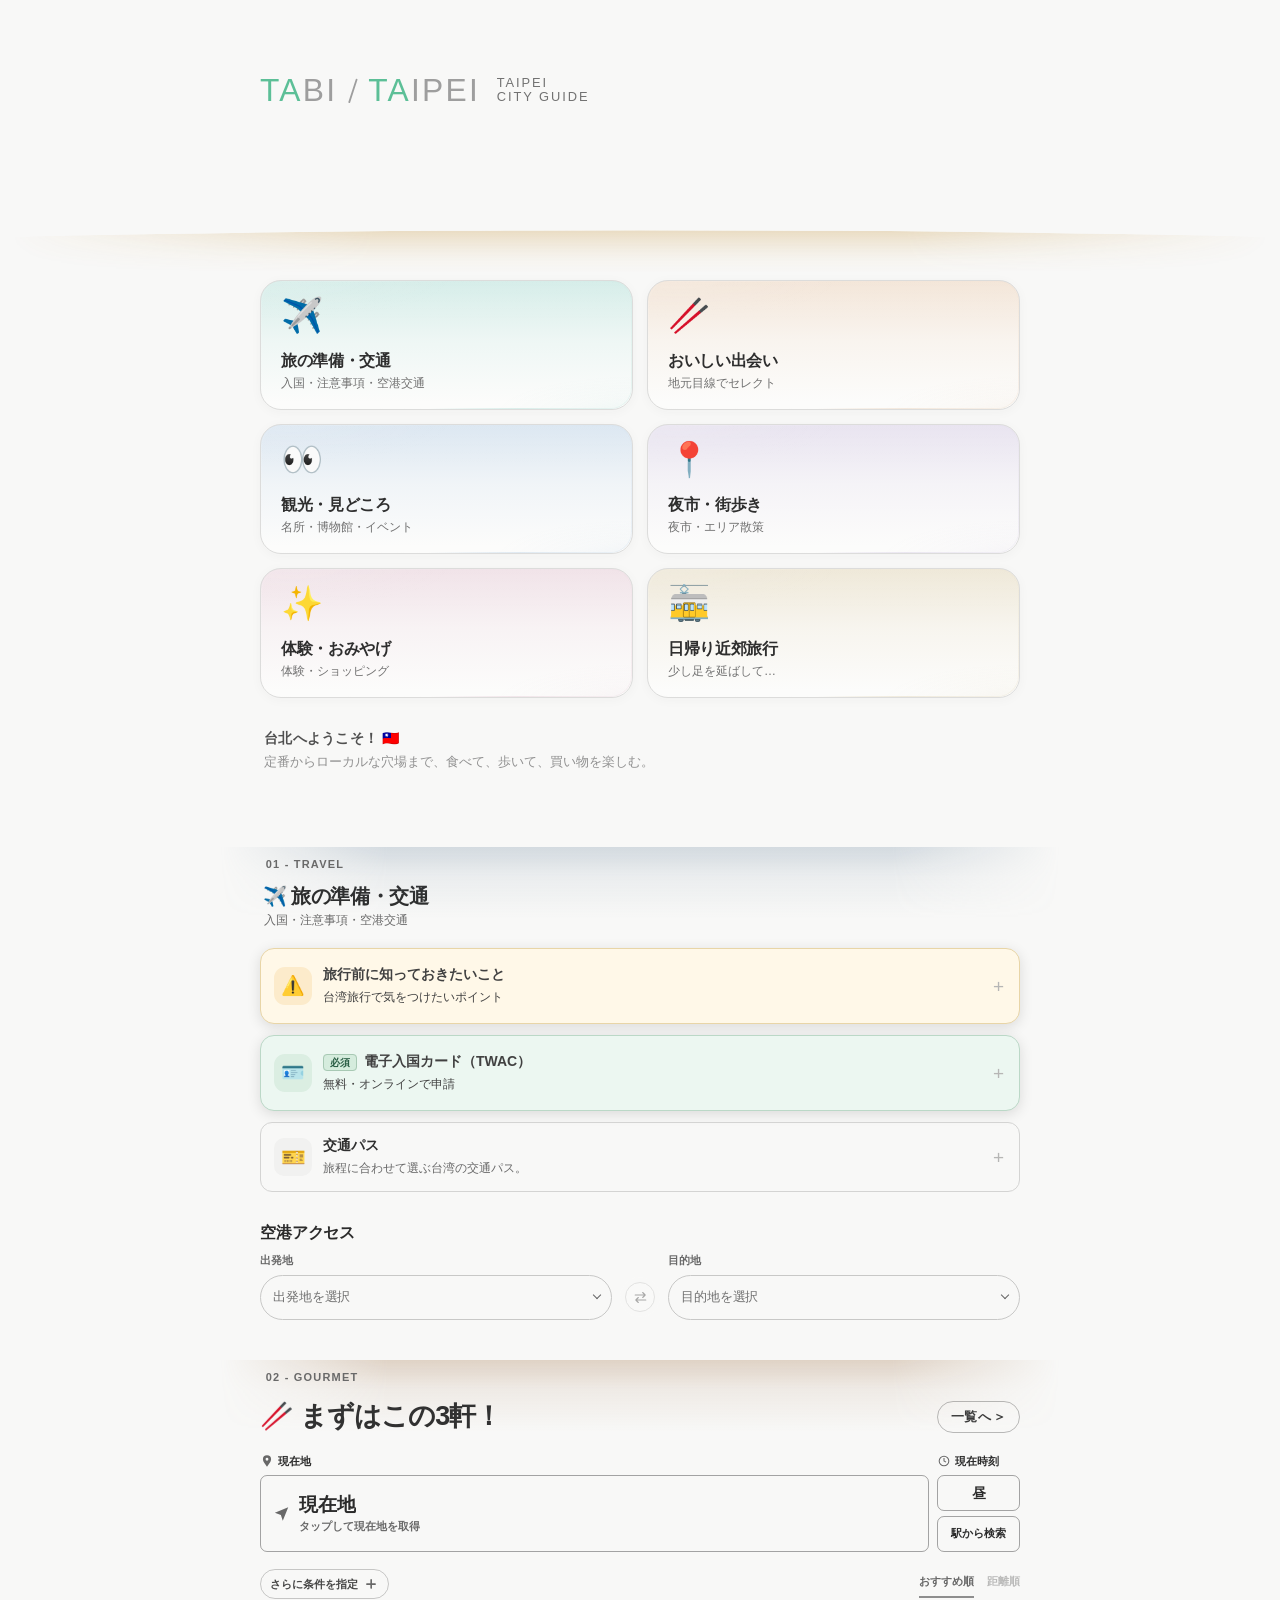
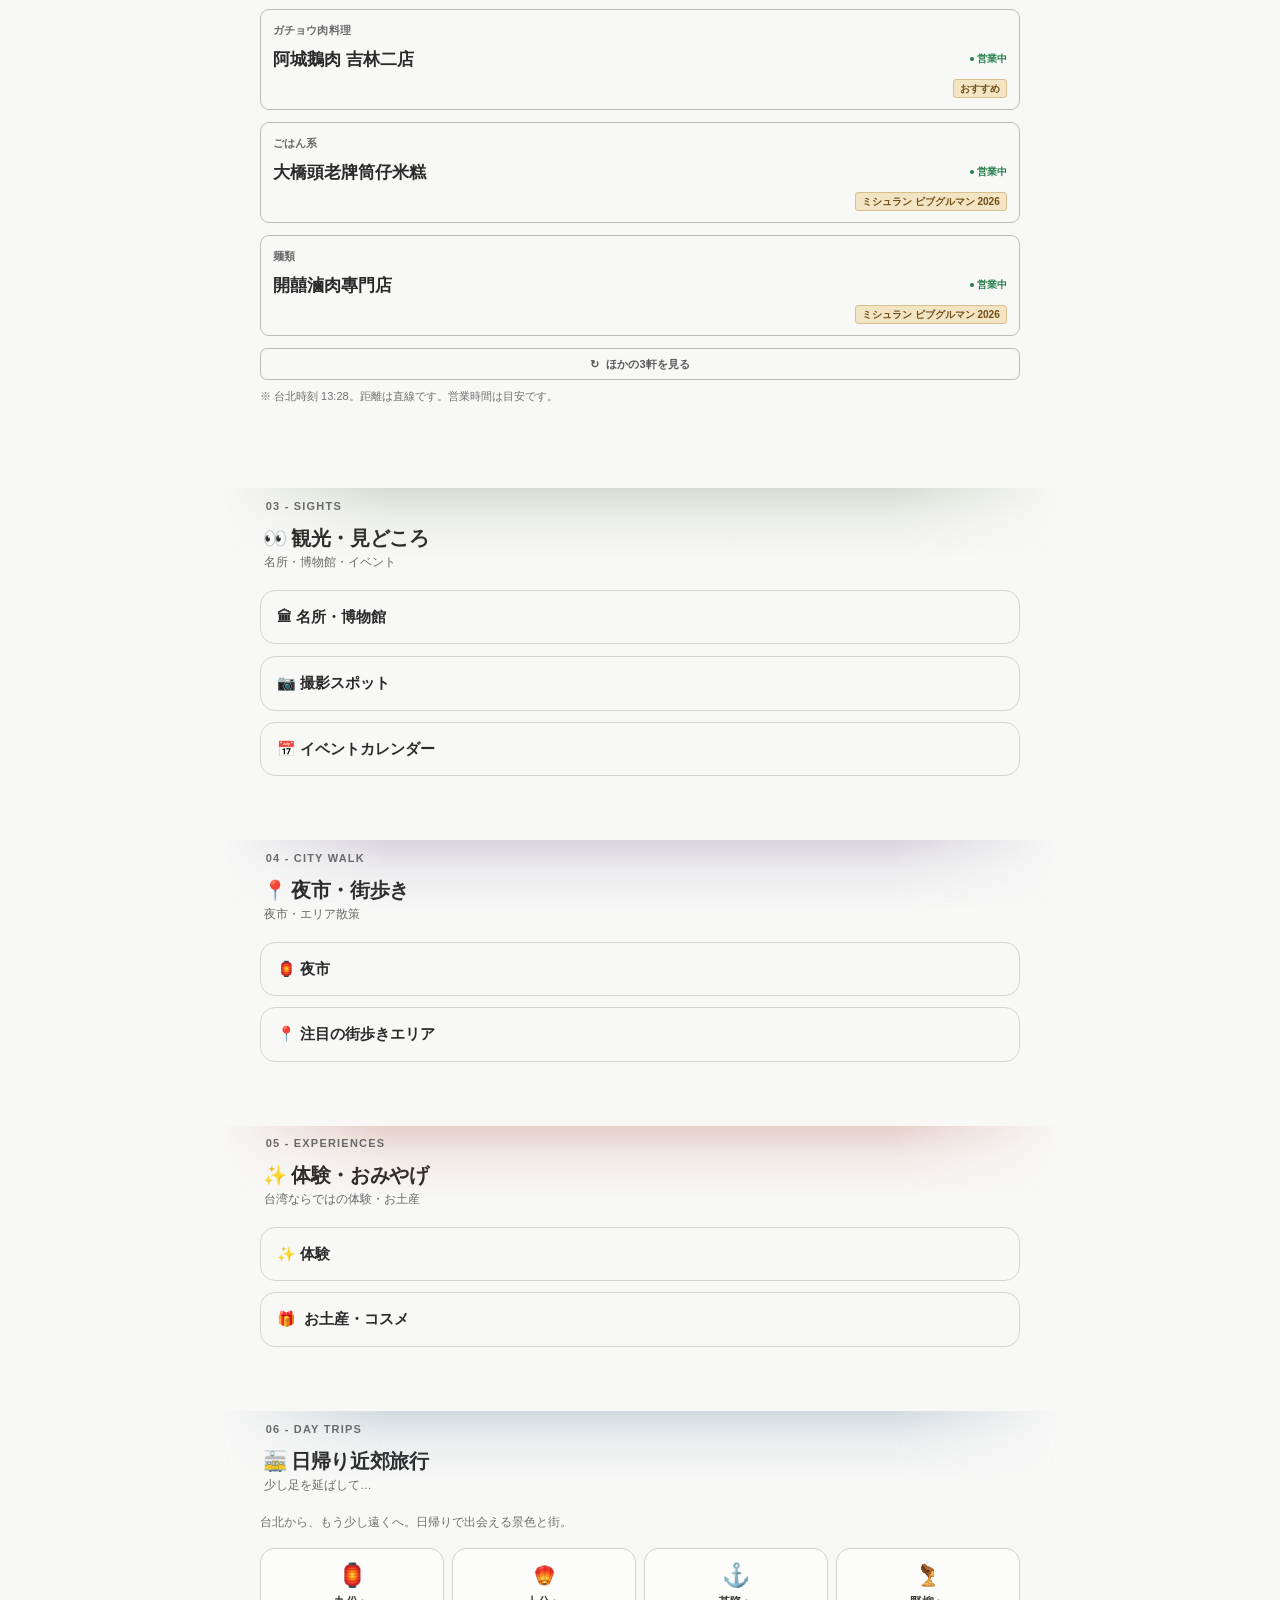
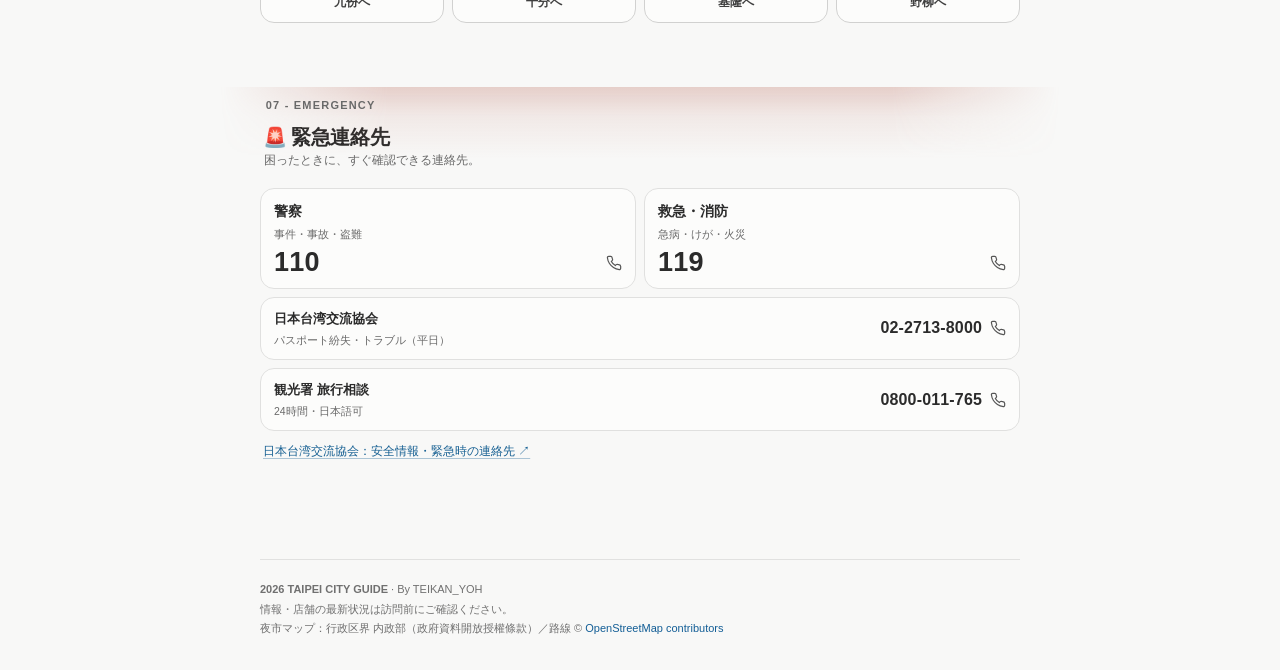
==== commit 9e50a7da: "Add files via upload" ====
--- a/index.html
+++ b/index.html
@@ -76,7 +76,7 @@
    applyTheme(currentTheme());
   });
  });
-})();</script><link rel="icon" href="data:image/svg+xml,%3Csvg xmlns=%27http://www.w3.org/2000/svg%27 viewBox=%270 0 100 100%27%3E%3Ctext y=%27.9em%27 font-size=%2790%27%3E%F0%9F%8F%AE%3C/text%3E%3C/svg%3E"/><link rel="preload" href="assets/fonts/tabi-greeting-serif.woff2?v=30.9.225" as="font" type="font/woff2" crossorigin/><link rel="stylesheet" href="css/guide.css?v=30.9.277"/><link rel="stylesheet" href="css/events.css?v=30.9.277"/><link rel="stylesheet" href="css/area-map.css?v=30.9.279"/><link rel="stylesheet" href="css/chapter-tabs.css?v=30.9.280"/>
+})();</script><link rel="icon" href="data:image/svg+xml,%3Csvg xmlns=%27http://www.w3.org/2000/svg%27 viewBox=%270 0 100 100%27%3E%3Ctext y=%27.9em%27 font-size=%2790%27%3E%F0%9F%8F%AE%3C/text%3E%3C/svg%3E"/><link rel="preload" href="assets/fonts/tabi-greeting-serif.woff2?v=30.9.225" as="font" type="font/woff2" crossorigin/><link rel="stylesheet" href="css/guide.css?v=30.9.277"/><link rel="stylesheet" href="css/events.css?v=30.9.277"/><link rel="stylesheet" href="css/area-map.css?v=30.9.279"/><link rel="stylesheet" href="css/chapter-tabs.css?v=30.9.285"/>
 <link rel="stylesheet" href="css/recommend.css?v=30.9.277"/>
 </head><body>
 <div class="food-drawer-backdrop" aria-hidden="true"></div><div class="food-edge-hint" aria-hidden="true"></div>
@@ -224,7 +224,7 @@
 </div>
 </div>
 </section>
-</main><footer class="wrapper"><strong>2026 TAIPEI CITY GUIDE</strong> · By TEIKAN_YOH<br/>情報・店舗の最新状況は訪問前にご確認ください。<br/>夜市マップ：行政区界 内政部（政府資料開放授權條款）／路線 © <a href="https://www.openstreetmap.org/copyright" rel="noopener noreferrer" target="_blank">OpenStreetMap contributors</a></footer><script src="data/areas.js?v=30.9.279"></script><script src="js/areas.js?v=30.9.243"></script><script src="data/night-markets.js?v=30.9.256"></script><script src="js/night-markets.js?v=30.9.280"></script><script src="js/hero-intro.js?v=30.9.254"></script><script src="data/events.js?v=30.9.270"></script><script src="js/events.js?v=30.9.276"></script><script src="js/guide.js?v=30.9.278"></script><script src="js/area-map.js?v=30.9.280"></script><script src="js/chapter-tabs.js?v=30.9.280"></script><script src="js/daytrip-scenes.js?v=30.9.252"></script><script src="js/directory.js?v=30.9.212"></script>
+</main><footer class="wrapper"><strong>2026 TAIPEI CITY GUIDE</strong> · By TEIKAN_YOH<br/>情報・店舗の最新状況は訪問前にご確認ください。<br/>夜市マップ：行政区界 内政部（政府資料開放授權條款）／路線 © <a href="https://www.openstreetmap.org/copyright" rel="noopener noreferrer" target="_blank">OpenStreetMap contributors</a></footer><script src="data/areas.js?v=30.9.279"></script><script src="js/areas.js?v=30.9.243"></script><script src="data/night-markets.js?v=30.9.256"></script><script src="js/night-markets.js?v=30.9.283"></script><script src="js/hero-intro.js?v=30.9.281"></script><script src="data/events.js?v=30.9.270"></script><script src="js/events.js?v=30.9.276"></script><script src="js/guide.js?v=30.9.278"></script><script src="js/area-map.js?v=30.9.282"></script><script src="js/chapter-tabs.js?v=30.9.285"></script><script src="js/daytrip-scenes.js?v=30.9.252"></script><script src="js/directory.js?v=30.9.212"></script>
 
 
 
--- a/css/chapter-tabs.css
+++ b/css/chapter-tabs.css
@@ -5,7 +5,9 @@
 
 /* Chapter heading in tab mode: lead line hidden, title a little smaller. */
 #guide .chapter-lead.ct-hidden{display:none!important}
-#guide h2.ct-title-small{font-size:var(--ct-title)!important;transition:font-size .25s ease}
+/* v30.9.284: the title resizes on the same clock and curve as the rest (both ways). */
+#guide h2.ct-title{transition:font-size .61s cubic-bezier(.65,0,.35,1)}
+#guide h2.ct-title-small{font-size:var(--ct-title)!important}
 
 /* The tab row */
 #guide .ct-tabs{position:relative;display:flex;gap:4px;margin:14px 0 10px;padding:3px;border:1px solid var(--ct-line,#2E2E2E);border-radius:100px}
@@ -66,3 +68,15 @@
 /* The map sits exactly where the 夜市 map sits (same box, no margins), so switching tabs
    leaves it perfectly still; the area details keep their usual margins. */
 #guide details.ct-on.ct-selected.has-area-map:not(.walk-viewing-detail) > .indented{margin-left:0!important;margin-right:0!important;padding:0!important}
+
+/* v30.9.282 — 街歩き details: title block, bubbles, the list filling the box, and a
+   full-width 「さっそく出発！」 at the bottom (the 夜市 details' button). */
+#guide details.ct-on.ct-selected > .indented > .walk-inline-detail:not([hidden]){flex:1 1 auto;min-height:0;display:flex;flex-direction:column}
+#guide details.ct-on.ct-selected .walk-inline-inner{height:auto!important;flex:1 1 auto;min-height:0}
+#guide details.ct-on.ct-selected .walk-inline-top{margin-bottom:24px!important;padding-top:6px}
+#guide details.ct-on.ct-selected .walk-inline-heading{font-size:17px!important}
+#guide .walk-inline-detail a.walk-inline-go.walk-go-bottom{position:static!important;flex:none;align-self:stretch;display:flex!important;align-items:center;justify-content:center;
+  min-height:50px;margin:14px 20px 22px!important;padding:0!important;border-radius:7px!important;border:0!important;
+  background:#F3F3F3!important;color:#151515!important;-webkit-text-fill-color:#151515;font-size:16px!important;font-weight:800!important;
+  letter-spacing:.06em;text-decoration:none!important}
+html[data-theme="light"] #guide .walk-inline-detail a.walk-inline-go.walk-go-bottom{background:#2B2B2B!important;color:#FCFCFB!important;-webkit-text-fill-color:#FCFCFB}
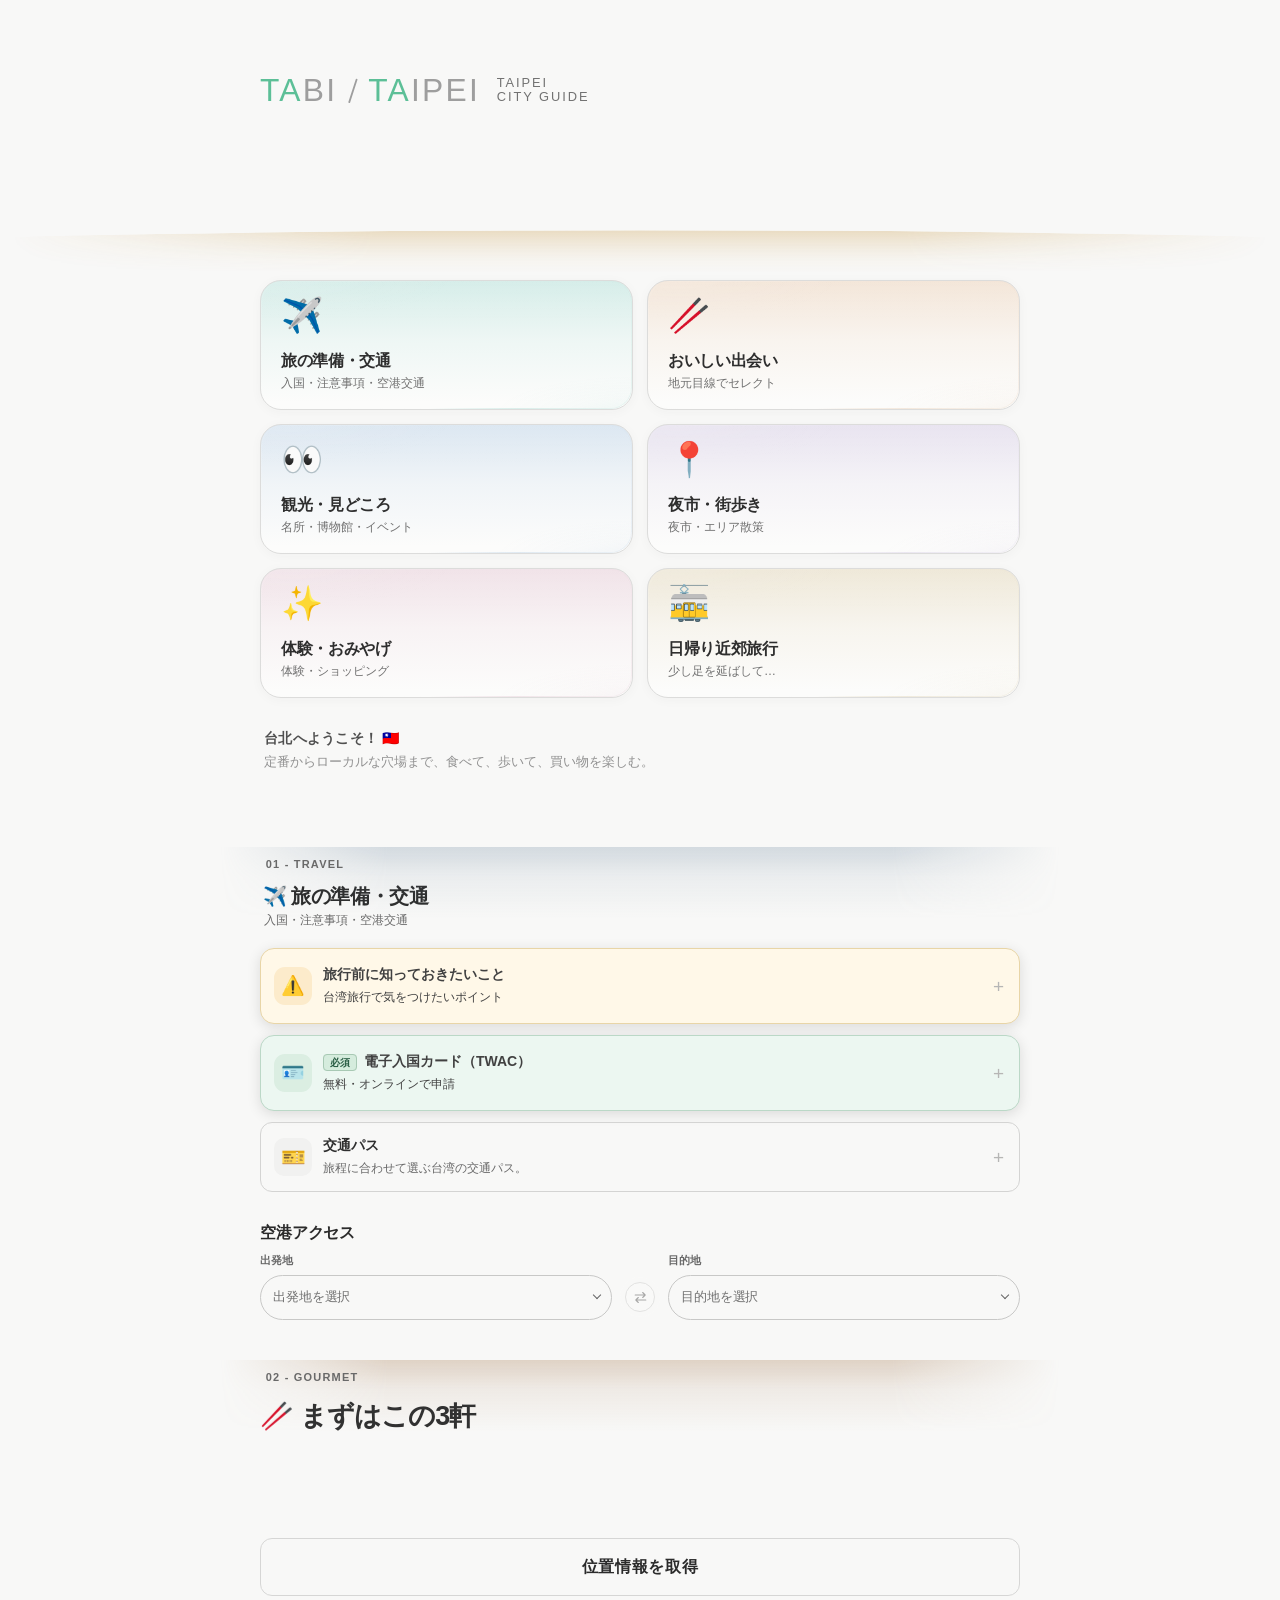
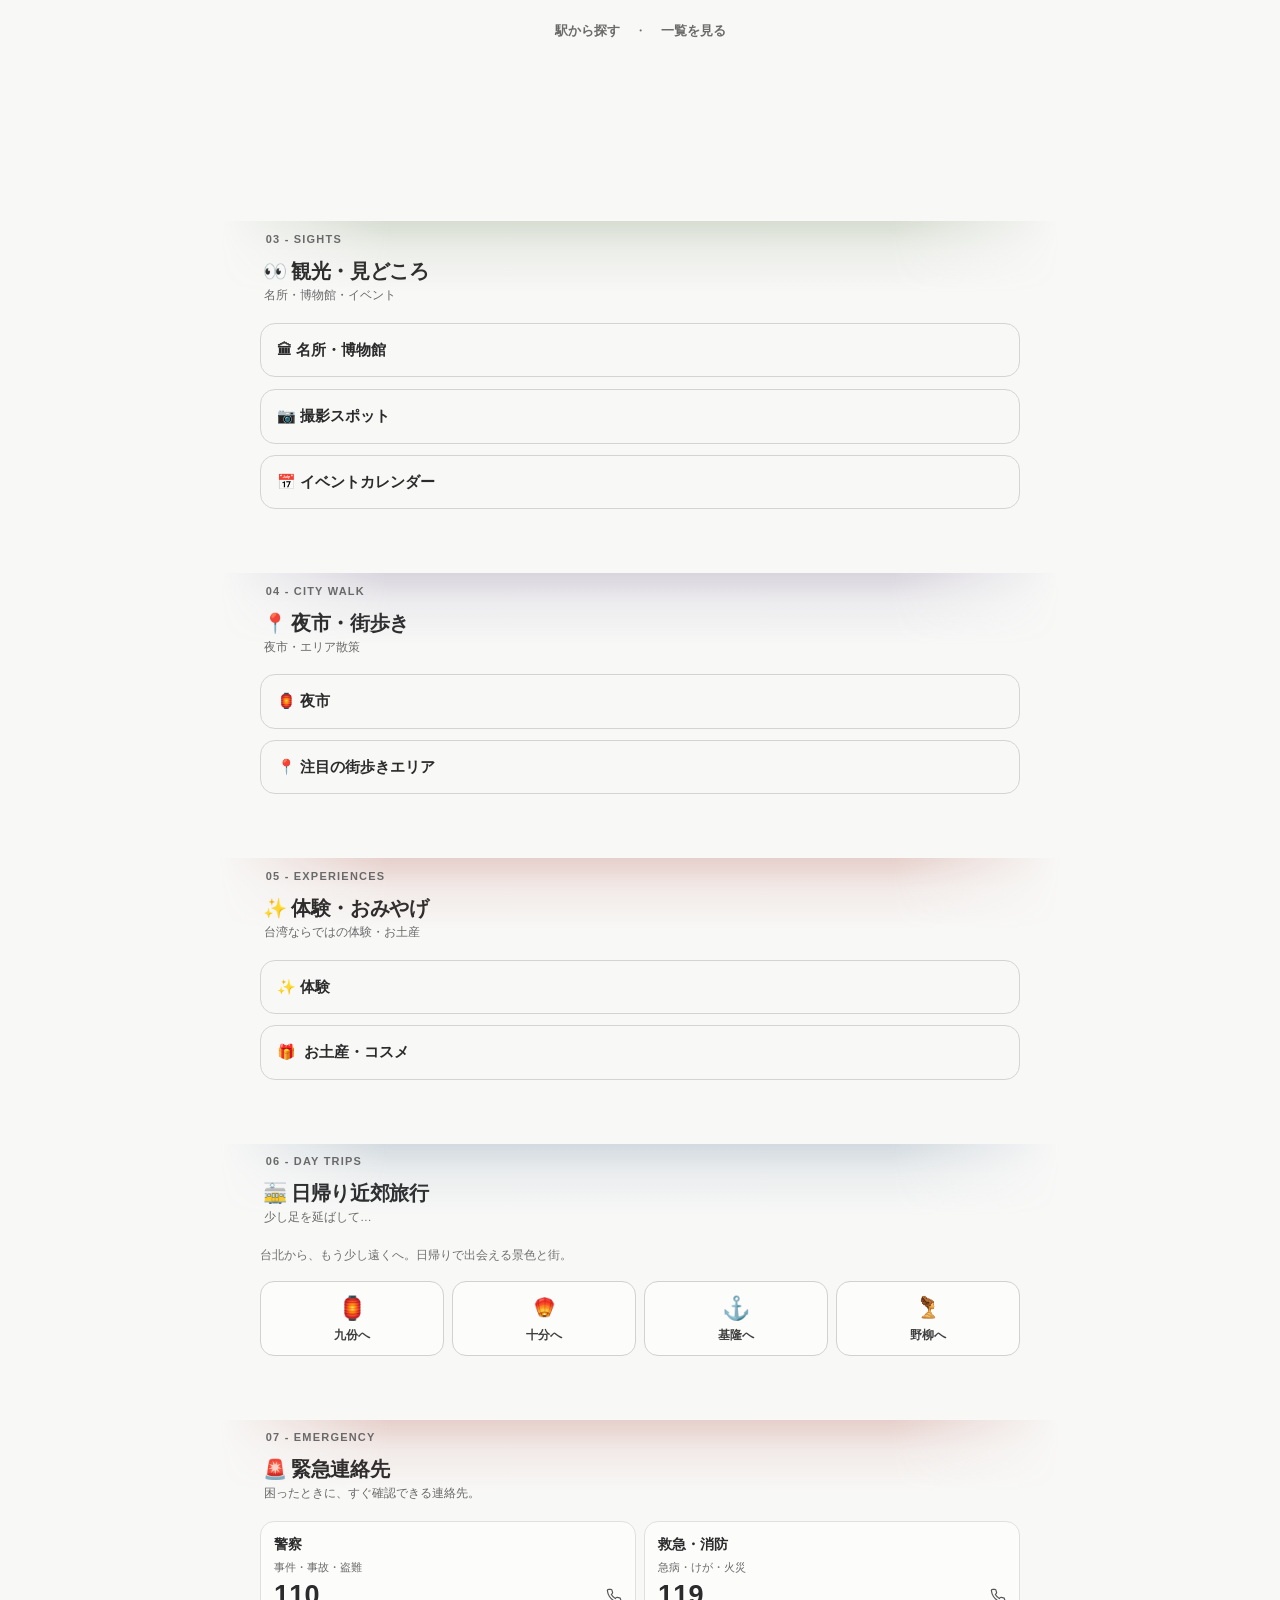
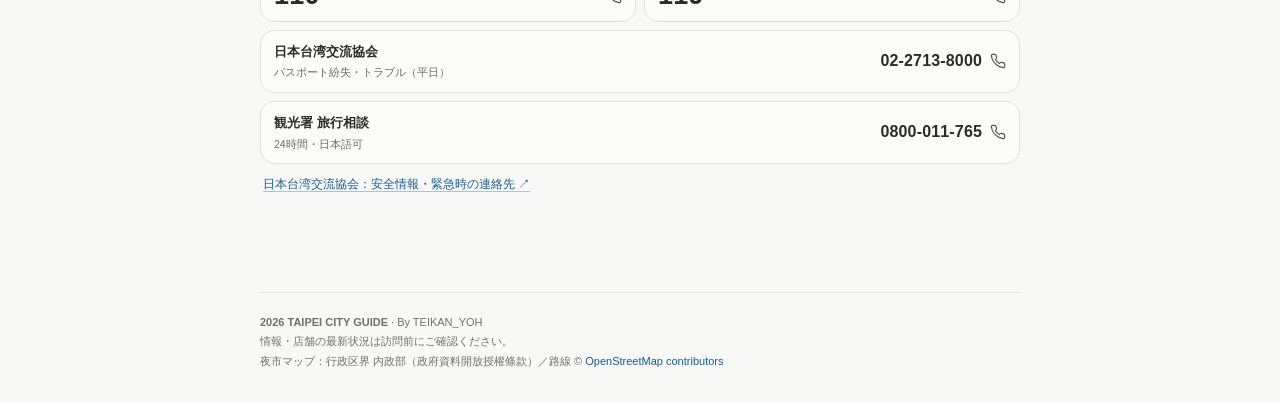
==== commit 98823ee6: "Add files via upload" ====
--- a/index.html
+++ b/index.html
@@ -77,7 +77,7 @@
   });
  });
 })();</script><link rel="icon" href="data:image/svg+xml,%3Csvg xmlns=%27http://www.w3.org/2000/svg%27 viewBox=%270 0 100 100%27%3E%3Ctext y=%27.9em%27 font-size=%2790%27%3E%F0%9F%8F%AE%3C/text%3E%3C/svg%3E"/><link rel="preload" href="assets/fonts/tabi-greeting-serif.woff2?v=30.9.225" as="font" type="font/woff2" crossorigin/><link rel="stylesheet" href="css/guide.css?v=30.9.277"/><link rel="stylesheet" href="css/events.css?v=30.9.277"/><link rel="stylesheet" href="css/area-map.css?v=30.9.279"/><link rel="stylesheet" href="css/chapter-tabs.css?v=30.9.285"/>
-<link rel="stylesheet" href="css/recommend.css?v=30.9.277"/>
+<link rel="stylesheet" href="css/recommend.css?v=30.9.277"/><link rel="stylesheet" href="css/food-picker.css?v=30.9.286"/>
 </head><body>
 <div class="food-drawer-backdrop" aria-hidden="true"></div><div class="food-edge-hint" aria-hidden="true"></div>
 <header class="hero wrapper" id="top"><div class="hero-stage"><div class="hero-horizon" aria-hidden="true"></div><h1 class="hero-masthead"><span class="hero-brandline">TAIPEI CITY GUIDE</span><span class="hero-lockup" aria-label="TABI slash TAIPEI"><span class="hero-lockup-word"><span class="ta">TA</span>BI</span><span class="hero-lockup-slash" aria-hidden="true"></span><span class="hero-lockup-word"><span class="ta">TA</span>IPEI<span class="hero-brandstack" aria-hidden="true"><span class="hero-brandstack-clip"><span class="hero-brandstack-text"><span class="hero-brandstack-top">TAIPEI</span>CITY GUIDE</span></span></span></span></span></h1><p class="hero-greeting" id="hero-greeting" lang="ja"></p></div><nav aria-label="カテゴリーにジャンプ" class="quick-nav">
@@ -117,10 +117,15 @@
 <div id="airsel-ground-details" class="airsel-ground-details" hidden></div><div class="facts" id="airsel-facts"></div>
 <p class="footnote" id="airsel-footnote"></p></div>
 </div></div>
-</section><hr aria-hidden="true" class="chapter-divider chapter-glow chapter-glow--gourmet"/><span class="jump-anchor" id="food"></span><p class="chapter-eyebrow" aria-hidden="true">02 - GOURMET</p><section class="food-flip-section" id="food-recommend-section" aria-label="おすすめグルメ"><div class="food-flip" id="food-flip" data-face="front"><div class="food-flip-inner"><section class="food-flip-face food-flip-front" id="food-flip-front" aria-label="まずはこの3軒！"><button type="button" class="food-flip-toggle" data-to="back" aria-controls="food-flip-back">一覧へ<span aria-hidden="true"> ＞</span></button><div class="recommend-drawer is-inline" id="taipei-recommender" role="region" aria-labelledby="recommend-title">
+</section><hr aria-hidden="true" class="chapter-divider chapter-glow chapter-glow--gourmet"/><span class="jump-anchor" id="food"></span><p class="chapter-eyebrow" aria-hidden="true">02 - GOURMET</p><section class="food-flip-section" id="food-recommend-section" aria-label="おすすめグルメ"><div class="food-flip" id="food-flip" data-face="front"><div class="food-flip-inner"><section class="food-flip-face food-flip-front" id="food-flip-front" aria-label="まずはこの3軒"><button type="button" class="food-flip-toggle" data-to="back" aria-controls="food-flip-back">一覧へ<span aria-hidden="true"> ＞</span></button><div class="recommend-drawer is-inline" id="taipei-recommender" role="region" aria-labelledby="recommend-title">
  <div class="recommend-drawer-inner">
   
-  <h2 id="recommend-title"><button id="recommend-home-trigger" type="button" aria-label="現在地のおすすめに戻る" title="現在地のおすすめに戻る"><span class="recommend-title-emoji" aria-hidden="true">🥢</span>まずはこの3軒！</button></h2>
+  <h2 id="recommend-title"><button id="recommend-home-trigger" type="button" aria-label="現在地のおすすめに戻る" title="現在地のおすすめに戻る"><span class="recommend-title-emoji" aria-hidden="true">🥢</span>まずはこの3軒</button></h2>
+  <!-- v30.9.286: first view. Nothing else shows until a way to search is chosen. -->
+  <div class="rp-start" id="rp-start">
+   <button type="button" class="rp-start-locate" id="rp-start-locate">位置情報を取得</button>
+   <div class="rp-start-links"><button type="button" id="rp-start-station">駅から探す</button><span aria-hidden="true">・</span><button type="button" id="rp-start-list">一覧を見る</button></div>
+  </div>
   
   <div class="recommend-controls" aria-label="おすすめの条件">
    <div class="recommend-source-captions" aria-live="polite">
@@ -158,7 +163,7 @@
 <div class="recommend-controls-secondary" id="recommend-controls-secondary">
    <div class="recommend-control-wrap recommend-control-advanced-wrap">
     <details class="recommend-advanced" id="recommend-advanced">
-     <summary class="recommend-control recommend-advanced-trigger" aria-label="さらに条件を指定"><span class="recommend-advanced-label">さらに条件を指定</span><span class="recommend-advanced-plus" aria-hidden="true"></span></summary>
+     <summary class="recommend-control recommend-advanced-trigger" aria-label="さらに条件を指定"><span class="recommend-advanced-label">条件を指定</span><span class="recommend-advanced-plus" aria-hidden="true"></span></summary>
      <div class="recommend-advanced-panel">
       <h3 id="recommend-mood-title">料理種類</h3>
       <div class="recommend-choices" id="recommend-mood-options" role="group" aria-labelledby="recommend-mood-title"></div>
@@ -174,7 +179,7 @@
 <span class="recommend-count" id="recommend-count">3軒をピックアップ</span></div>
  <p class="recommend-relaxed" id="recommend-relaxed" role="status" aria-live="polite" hidden></p>
  <div id="recommend-results" class="recommend-results" aria-live="polite"></div>
- <button class="recommend-more" id="recommend-more" type="button"><span aria-hidden="true">↻</span> ほかの3軒を見る</button>
+ <div class="rp-actions" id="rp-actions"><button class="recommend-more" id="recommend-more" type="button"><span aria-hidden="true">↻</span> ほかの3軒を見る</button><button class="rp-list" id="rp-list" type="button">一覧を見る</button></div>
 
  <p class="recommend-disclaimer" id="recommend-disclaimer">※ 時間帯は料理ジャンルの目安です。営業中とは限りません。訪問前に営業時間をご確認ください。</p>
  </div>
@@ -296,7 +301,7 @@
 html[data-theme="light"] #recommend-debug-diagnostics{background:#f3f8f4;color:#244331;border-color:#bfd5c6;}
 @media(max-height:560px){#recommend-debug-fab{bottom:calc(14px + env(safe-area-inset-bottom,0px));}#recommend-debug-location{bottom:calc(65px + env(safe-area-inset-bottom,0px));max-height:65dvh;}}
 </style>
-<script src="js/recommend.js?v=30.9.256"></script>
+<script src="js/recommend.js?v=30.9.286"></script>
 <script>/* v30.9.276: offline copy of the site (sw.js). Started 3 s after the page has loaded,
    so it never slows the first view; then asks for the once-a-day re-check. */
 (function(){if(!("serviceWorker" in navigator))return;window.addEventListener("load",function(){setTimeout(function(){
--- a/css/food-picker.css
+++ b/css/food-picker.css
@@ -0,0 +1,129 @@
+/* TAIPEI CITY GUIDE — まずはこの3軒 (v30.9.286). New first view, location/time card, cards and
+   buttons on top of css/recommend.css; selectors carry extra weight because that file
+   uses !important almost everywhere. Built by js/recommend.js (rp-* classes). */
+
+/* the old 一覧へ ＞ beside the title: 一覧を見る buttons replace it */
+html body #food-flip-front:not(#_) > .food-flip-toggle{display:none!important}
+
+/* ---- first view ---- */
+html body #taipei-recommender:not(#_):not(#__):not(#___) .rp-start{display:none}
+html body #taipei-recommender:not(#_):not(#__):not(#___).rp-at-start .rp-start{display:block!important;padding:84px 0 104px!important;text-align:center}
+html body #taipei-recommender:not(#_):not(#__):not(#___).rp-at-start .recommend-drawer-inner > :not(#recommend-title):not(.rp-start){display:none!important}
+html body #taipei-recommender:not(#_):not(#__):not(#___) .rp-start-locate{display:block;width:100%;height:58px;margin:0;border:1px solid #3C3C3C;border-radius:12px;background:transparent;
+  color:#EDEDED;font:inherit;font-size:16px;font-weight:700;letter-spacing:.04em;cursor:pointer;-webkit-tap-highlight-color:transparent}
+html body #taipei-recommender:not(#_):not(#__):not(#___) .rp-start-locate:active{background:rgba(255,255,255,.05)}
+html body #taipei-recommender:not(#_):not(#__):not(#___) .rp-start-links{display:flex;justify-content:center;align-items:center;gap:10px;margin-top:18px;color:#6E6E6E;font-size:13px}
+html body #taipei-recommender:not(#_):not(#__):not(#___) .rp-start-links button{margin:0;padding:6px 4px;border:0;background:none;color:#9A9A9A;font:inherit;font-size:13px;font-weight:600;cursor:pointer}
+
+/* ---- location / time card ---- */
+html body #taipei-recommender:not(#_):not(#__):not(#___) .recommend-source-captions,html body #taipei-recommender:not(#_):not(#__):not(#___) .recommend-main-picker:empty,html body #taipei-recommender:not(#_):not(#__):not(#___) #recommend-location-status{display:none!important}
+html body #taipei-recommender:not(#_):not(#__):not(#___) .rp-head{position:relative;margin:14px 0 0!important}
+html body #taipei-recommender:not(#_):not(#__):not(#___) .rp-top{display:grid!important;grid-template-columns:minmax(0,1fr) auto;align-items:stretch;padding:10px 16px 12px!important;
+  background:#1A1A1A!important;border:0!important;border-radius:10px!important;box-shadow:0 10px 26px rgba(0,0,0,.38)!important;position:relative;z-index:2}
+html body #taipei-recommender:not(#_):not(#__):not(#___) .rp-cell{min-width:0;display:flex;flex-direction:column;justify-content:center}
+html body #taipei-recommender:not(#_):not(#__):not(#___) .rp-cell-time{margin-left:14px;padding-left:14px;border-left:1px solid #3A3A3A;min-width:96px}
+html body #taipei-recommender:not(#_):not(#__):not(#___) .rp-cell .recommend-source-caption{display:block!important;margin:0 0 3px!important;padding:0!important;color:#9A9A9A!important;font-size:11px!important;font-weight:600!important;letter-spacing:.04em}
+html body #taipei-recommender:not(#_):not(#__):not(#___) .rp-cell .recommend-caption-icon{display:none!important}
+html body #taipei-recommender:not(#_):not(#__):not(#___) #recommend-current-location{display:flex!important;align-items:center;gap:12px;min-height:32px;margin:0!important;padding:0!important;
+  border:0!important;background:none!important;box-shadow:none!important;cursor:pointer}
+html body #taipei-recommender:not(#_):not(#__):not(#___) #recommend-current-location[hidden]{display:none!important}
+html body #taipei-recommender:not(#_):not(#__):not(#___) #recommend-current-location .recommend-location-pin,html body #taipei-recommender:not(#_):not(#__):not(#___) #recommend-district-en{display:none!important}
+html body #taipei-recommender:not(#_):not(#__):not(#___) #recommend-district-name{color:#EDEDED!important;font-size:20px!important;font-weight:700!important;letter-spacing:.02em;line-height:1.2;white-space:nowrap;overflow:hidden;text-overflow:ellipsis}
+/* state mark: green dot when located, a pulsing dot while locating, a crossed pin otherwise */
+html body #taipei-recommender:not(#_):not(#__):not(#___) #recommend-current-location::before{content:"";flex:none;width:8px;height:8px;margin:0 2px 0 4px;border-radius:50%;background:#6E6E6E}
+html body #taipei-recommender:not(#_):not(#__):not(#___) #recommend-current-location[data-state="success"]::before{background:#8DB46A}
+html body #taipei-recommender:not(#_):not(#__):not(#___) #recommend-current-location[data-state="loading"]::before{animation:rp-pulse 1s ease-in-out infinite alternate}
+html body #taipei-recommender:not(#_):not(#__):not(#___) #recommend-current-location:is([data-state="outside"],[data-state="denied"],[data-state="error"],[data-state="imprecise"],[data-state="unsupported"])::before{
+  width:16px;height:16px;margin:0;border-radius:0;background:#8A8A8A;
+  -webkit-mask:url("data:image/svg+xml,%3Csvg xmlns='http://www.w3.org/2000/svg' viewBox='0 0 24 24'%3E%3Cpath d='M2.6 10.3 21.5 2.5l-7.7 19-2.7-8.2-8.5-3z' fill='none' stroke='black' stroke-width='2' stroke-linejoin='round'/%3E%3Cpath d='M3 3l18 18' stroke='black' stroke-width='2' stroke-linecap='round'/%3E%3C/svg%3E") center/contain no-repeat;
+  mask:url("data:image/svg+xml,%3Csvg xmlns='http://www.w3.org/2000/svg' viewBox='0 0 24 24'%3E%3Cpath d='M2.6 10.3 21.5 2.5l-7.7 19-2.7-8.2-8.5-3z' fill='none' stroke='black' stroke-width='2' stroke-linejoin='round'/%3E%3Cpath d='M3 3l18 18' stroke='black' stroke-width='2' stroke-linecap='round'/%3E%3C/svg%3E") center/contain no-repeat}
+@keyframes rp-pulse{from{opacity:.35}to{opacity:1}}
+html body #taipei-recommender:not(#_):not(#__):not(#___) .rp-cell-time .recommend-control-wrap{position:relative;margin:0!important}
+html body #taipei-recommender:not(#_):not(#__):not(#___) #recommend-time-trigger{display:flex!important;align-items:center;gap:10px;min-height:32px;margin:0!important;padding:0!important;border:0!important;
+  background:none!important;box-shadow:none!important;color:#EDEDED!important;font-size:20px!important;font-weight:700!important;width:auto!important}
+html body #taipei-recommender:not(#_):not(#__):not(#___) #recommend-time-trigger .recommend-control-arrow{width:0;height:0;margin:0 0 0 6px!important;border:6px solid transparent;border-top:7px solid #CFCFCF;border-bottom:0;background:none!important;font-size:0!important}
+html body #taipei-recommender:not(#_):not(#__):not(#___) #recommend-time-trigger .recommend-control-arrow::before,html body #taipei-recommender:not(#_):not(#__):not(#___) #recommend-time-trigger .recommend-control-arrow::after{display:none!important}
+/* the mode switch: a strip under the card, its words at the right */
+html body #taipei-recommender:not(#_):not(#__):not(#___) #recommend-area-trigger{display:flex!important;justify-content:flex-end;align-items:center;width:100%!important;height:36px;margin:0!important;padding:4px 16px 0!important;
+  border:0!important;border-radius:0 0 10px 10px!important;background:#151515!important;box-shadow:none!important;color:#9A9A9A!important;font-size:14px!important;font-weight:600!important;position:relative;z-index:1}
+html body #taipei-recommender:not(#_):not(#__):not(#___) #recommend-area-trigger :is(.recommend-mode-pin,.recommend-mode-return){display:none!important}
+html body #taipei-recommender:not(#_):not(#__):not(#___) #recommend-area-trigger .recommend-mode-text{display:inline!important;color:inherit!important;font:inherit!important}
+
+/* ---- results ---- */
+html body #taipei-recommender:not(#_):not(#__):not(#___) .recommend-result-head{margin-top:26px!important}
+html body #taipei-recommender:not(#_):not(#__):not(#___) .rp-empty{display:flex;align-items:center;justify-content:center;min-height:250px;margin:0;color:#EDEDED;font-size:17px;font-weight:600;letter-spacing:.04em;text-align:center}
+html body #taipei-recommender:not(#_):not(#__):not(#___) .rp-empty.is-loading{color:#8A8A8A;font-size:14px;font-weight:500}
+html body #taipei-recommender:not(#_):not(#__):not(#___) .rp-card{transform:none!important}
+html body #taipei-recommender:not(#_):not(#__):not(#___) .rp-card .recommend-card-shell{display:grid!important;grid-template-columns:minmax(0,1fr) auto;grid-template-areas:"main side" "tags side";column-gap:14px;row-gap:8px;
+  padding:14px 2px 16px!important;transform:none!important}
+html body #taipei-recommender:not(#_):not(#__):not(#___) .rp-card .recommend-card-main{grid-area:main;min-width:0;display:flex!important;flex-direction:column;gap:6px;transform:none!important}
+html body #taipei-recommender:not(#_):not(#__):not(#___) .rp-card .recommend-card-side{grid-area:side;display:flex!important;flex-direction:column;align-items:flex-end;justify-content:space-between;gap:10px;min-width:0;transform:none!important}
+html body #taipei-recommender:not(#_):not(#__):not(#___) .rp-card .recommend-guide-tags{grid-area:tags;margin:0!important}
+html body #taipei-recommender:not(#_):not(#__):not(#___) .rp-card .recommend-type-row{display:flex!important;align-items:center;gap:8px;min-height:18px;transform:none!important}
+html body #taipei-recommender:not(#_):not(#__):not(#___) .rp-card .recommend-card-type{color:#9A9A9A!important;font-size:12px!important;font-weight:700!important;letter-spacing:.04em}
+html body #taipei-recommender:not(#_):not(#__):not(#___) .rp-card .recommend-venue{display:-webkit-box!important;-webkit-box-orient:vertical;-webkit-line-clamp:2;overflow:hidden;color:#EDEDED!important;font-size:18px!important;
+  font-weight:500!important;line-height:1.45!important;text-decoration:none!important;transform:none!important}
+html body #taipei-recommender:not(#_):not(#__):not(#___) .rp-card .recommend-opening-status{display:flex!important;align-items:center;gap:10px;white-space:nowrap;font-size:12px!important;font-weight:600!important;
+  transform:none!important;background:none!important;border:0!important;padding:0!important}
+html body #taipei-recommender:not(#_):not(#__):not(#___) .rp-card .recommend-opening-status[hidden]{display:none!important}
+html body #taipei-recommender:not(#_):not(#__):not(#___) .rp-card .rp-status-label{display:inline-flex;align-items:center;gap:6px}
+html body #taipei-recommender:not(#_):not(#__):not(#___) .rp-card .rp-status-label::before{content:"";width:6px;height:6px;border-radius:50%;background:currentColor}
+html body #taipei-recommender:not(#_):not(#__):not(#___) .rp-card .recommend-opening-open .rp-status-label{color:#8DB46A}
+html body #taipei-recommender:not(#_):not(#__):not(#___) .rp-card .recommend-opening-soon .rp-status-label{color:#D4A35A}
+html body #taipei-recommender:not(#_):not(#__):not(#___) .rp-card :is(.recommend-opening-closed,.recommend-opening-next,.recommend-opening-irregular) .rp-status-label{color:#8A8A8A}
+html body #taipei-recommender:not(#_):not(#__):not(#___) .rp-card .recommend-opening-opening .rp-status-label{color:#A9C48E}
+html body #taipei-recommender:not(#_):not(#__):not(#___) .rp-card .rp-status-time{color:#9A9A9A;font-weight:500}
+html body #taipei-recommender:not(#_):not(#__):not(#___) .rp-card .rp-walk{display:flex;flex-direction:column;align-items:flex-end;gap:3px;color:#CFCFCF;font-size:14px;line-height:1.25;white-space:nowrap}
+html body #taipei-recommender:not(#_):not(#__):not(#___) .rp-card .rp-walk-min{display:inline-flex;align-items:center;gap:3px}
+html body #taipei-recommender:not(#_):not(#__):not(#___) .rp-card .rp-walk-min svg{flex:none}
+/* ---- buttons ---- */
+html body #taipei-recommender:not(#_):not(#__):not(#___) .rp-actions{display:flex;justify-content:center;gap:8px;margin-top:20px}
+html body #taipei-recommender:not(#_):not(#__):not(#___) .rp-actions > button{height:50px;margin:0!important;border:0!important;border-radius:8px!important;background:#1B1B1B!important;color:#D8D8D8!important;
+  font:inherit;font-size:15px!important;font-weight:600!important;cursor:pointer;box-shadow:none!important}
+html body #taipei-recommender:not(#_):not(#__):not(#___) .rp-actions > #recommend-more{flex:1.7 1 0;display:flex!important;align-items:center;justify-content:center;gap:6px;width:auto!important;max-width:none!important}
+html body #taipei-recommender:not(#_):not(#__):not(#___) .rp-actions > #recommend-more[hidden]{display:none!important}
+html body #taipei-recommender:not(#_):not(#__):not(#___) .rp-actions > .rp-list{flex:1 1 0}
+html body #taipei-recommender:not(#_):not(#__):not(#___) .rp-actions > #recommend-more[hidden] + .rp-list{flex:0 1 66%}
+
+/* ---- light mode ---- */
+html[data-theme="light"] body #taipei-recommender:not(#_):not(#__):not(#___) .rp-start-locate{border-color:#D6D6D5;color:#2B2B2B}
+html[data-theme="light"] body #taipei-recommender:not(#_):not(#__):not(#___) .rp-start-links button{color:#6B6B69}
+html[data-theme="light"] body #taipei-recommender:not(#_):not(#__):not(#___) .rp-top{background:#FCFCFB!important;box-shadow:0 8px 22px rgba(0,0,0,.08)!important}
+html[data-theme="light"] body #taipei-recommender:not(#_):not(#__):not(#___) .rp-cell-time{border-left-color:#E1E1E0}
+html[data-theme="light"] body #taipei-recommender:not(#_):not(#__):not(#___) .rp-cell .recommend-source-caption{color:#6B6B69!important}
+html[data-theme="light"] body #taipei-recommender:not(#_):not(#__):not(#___) #recommend-district-name,html[data-theme="light"] body #taipei-recommender:not(#_):not(#__):not(#___) #recommend-time-trigger{color:#2B2B2B!important}
+html[data-theme="light"] body #taipei-recommender:not(#_):not(#__):not(#___) #recommend-time-trigger .recommend-control-arrow{border-top-color:#696969}
+html[data-theme="light"] body #taipei-recommender:not(#_):not(#__):not(#___) #recommend-area-trigger{background:#EFEFEE!important;color:#696969!important}
+html[data-theme="light"] body #taipei-recommender:not(#_):not(#__):not(#___) .rp-empty{color:#2B2B2B}
+html[data-theme="light"] body #taipei-recommender:not(#_):not(#__):not(#___) .rp-card .recommend-venue{color:#2B2B2B!important}
+html[data-theme="light"] body #taipei-recommender:not(#_):not(#__):not(#___) .rp-card .recommend-card-type,html[data-theme="light"] body #taipei-recommender:not(#_):not(#__):not(#___) .rp-card .rp-status-time{color:#696969!important}
+html[data-theme="light"] body #taipei-recommender:not(#_):not(#__):not(#___) .rp-card .rp-walk{color:#4A4A4A}
+html[data-theme="light"] body #taipei-recommender:not(#_):not(#__):not(#___) .rp-card .recommend-opening-open .rp-status-label{color:#4E7A2E}
+html[data-theme="light"] body #taipei-recommender:not(#_):not(#__):not(#___) .rp-actions > button{background:#EFEFEE!important;color:#2B2B2B!important}
+
+/* order (css/recommend.css arranges the column with `order`): list, then the buttons, then the note */
+html body #taipei-recommender:not(#_):not(#__):not(#___) .rp-actions{order:2!important}
+html body #taipei-recommender:not(#_):not(#__):not(#___) .rp-actions > #recommend-more{order:0!important}
+html body #taipei-recommender:not(#_):not(#__):not(#___) .rp-actions > .rp-list{order:1!important}
+/* the card: no box, a divider between cards, height from its content */
+html body #taipei-recommender:not(#_):not(#__):not(#___) .rp-card{height:auto!important;min-height:0!important;margin:0!important;padding:0!important;border:0!important;border-bottom:1px solid #2A2A2A!important;
+  border-radius:0!important;background:none!important;box-shadow:none!important}
+html body #taipei-recommender:not(#_):not(#__):not(#___) .rp-card .recommend-card-shell{height:auto!important;min-height:0!important;overflow:visible!important}
+html body #taipei-recommender:not(#_):not(#__):not(#___) .rp-card .recommend-opening-status::before,html body #taipei-recommender:not(#_):not(#__):not(#___) .rp-card .recommend-opening-status::after{display:none!important;content:none!important}
+html[data-theme="light"] body #taipei-recommender:not(#_):not(#__):not(#___) .rp-card{border-bottom-color:#E1E1E0!important}
+html body #taipei-recommender:not(#_):not(#__):not(#___) .rp-card :is(.recommend-card-main,.recommend-card-side,.recommend-venue,.recommend-type-row,.recommend-guide-tags){height:auto!important;max-height:none!important;min-height:0!important;margin-top:0!important;margin-bottom:0!important;position:static!important;top:auto!important}
+html body #taipei-recommender:not(#_):not(#__):not(#___) .rp-card .recommend-venue{max-height:2.9em!important}
+
+/* stronger: css/recommend.css styles these with very heavy selectors */
+html body #taipei-recommender:not(#_):not(#__):not(#___):not(#____):not(#_____) .rp-card .recommend-card-shell{grid-template-rows:auto auto!important;grid-auto-rows:auto!important;align-items:start!important}
+html body #taipei-recommender:not(#_):not(#__):not(#___):not(#____):not(#_____) .rp-card .recommend-card-type{position:static!important;transform:none!important;translate:none!important}
+html body #taipei-recommender:not(#_):not(#__):not(#___):not(#____):not(#_____) .rp-card .recommend-venue{display:-webkit-box!important;-webkit-box-orient:vertical!important;-webkit-line-clamp:2!important;overflow:hidden!important}
+html body #taipei-recommender:not(#_):not(#__):not(#___):not(#____):not(#_____) .rp-card .recommend-guide-tags{overflow:visible!important;display:block!important;mask:none!important;-webkit-mask:none!important;direction:ltr!important}
+html body #taipei-recommender:not(#_):not(#__):not(#___):not(#____):not(#_____) .rp-card .recommend-tag-track{display:flex!important;flex-wrap:wrap!important;justify-content:flex-start!important;gap:6px!important;margin:0!important;padding:0!important;
+  transform:none!important;translate:none!important;width:auto!important;min-width:0!important}
+html body #taipei-recommender:not(#_):not(#__):not(#___):not(#____):not(#_____) #recommend-results{max-height:none!important;height:auto!important;overflow:visible!important}
+html body #taipei-recommender:not(#_):not(#__):not(#___):not(#____):not(#_____) .rp-card :is(.recommend-opening-status,.rp-walk){position:static!important;inset:auto!important;transform:none!important;translate:none!important;margin:0!important}
+html body #taipei-recommender:not(#_):not(#__):not(#___):not(#____):not(#_____) .rp-card{max-height:none!important;overflow:visible!important}
+html body #taipei-recommender:not(#_):not(#__):not(#___):not(#____):not(#_____) .rp-card .recommend-card-side{align-self:stretch!important;height:auto!important;max-height:none!important}
+html body #taipei-recommender:not(#_):not(#__):not(#___):not(#____):not(#_____) .rp-card,html body #taipei-recommender:not(#_):not(#__):not(#___):not(#____):not(#_____) .rp-card .recommend-card-shell{height:auto!important;max-height:none!important;min-height:0!important}
+html body #taipei-recommender:not(#_):not(#__):not(#___):not(#____):not(#_____) #recommend-results{grid-template-rows:none!important;grid-auto-rows:auto!important}
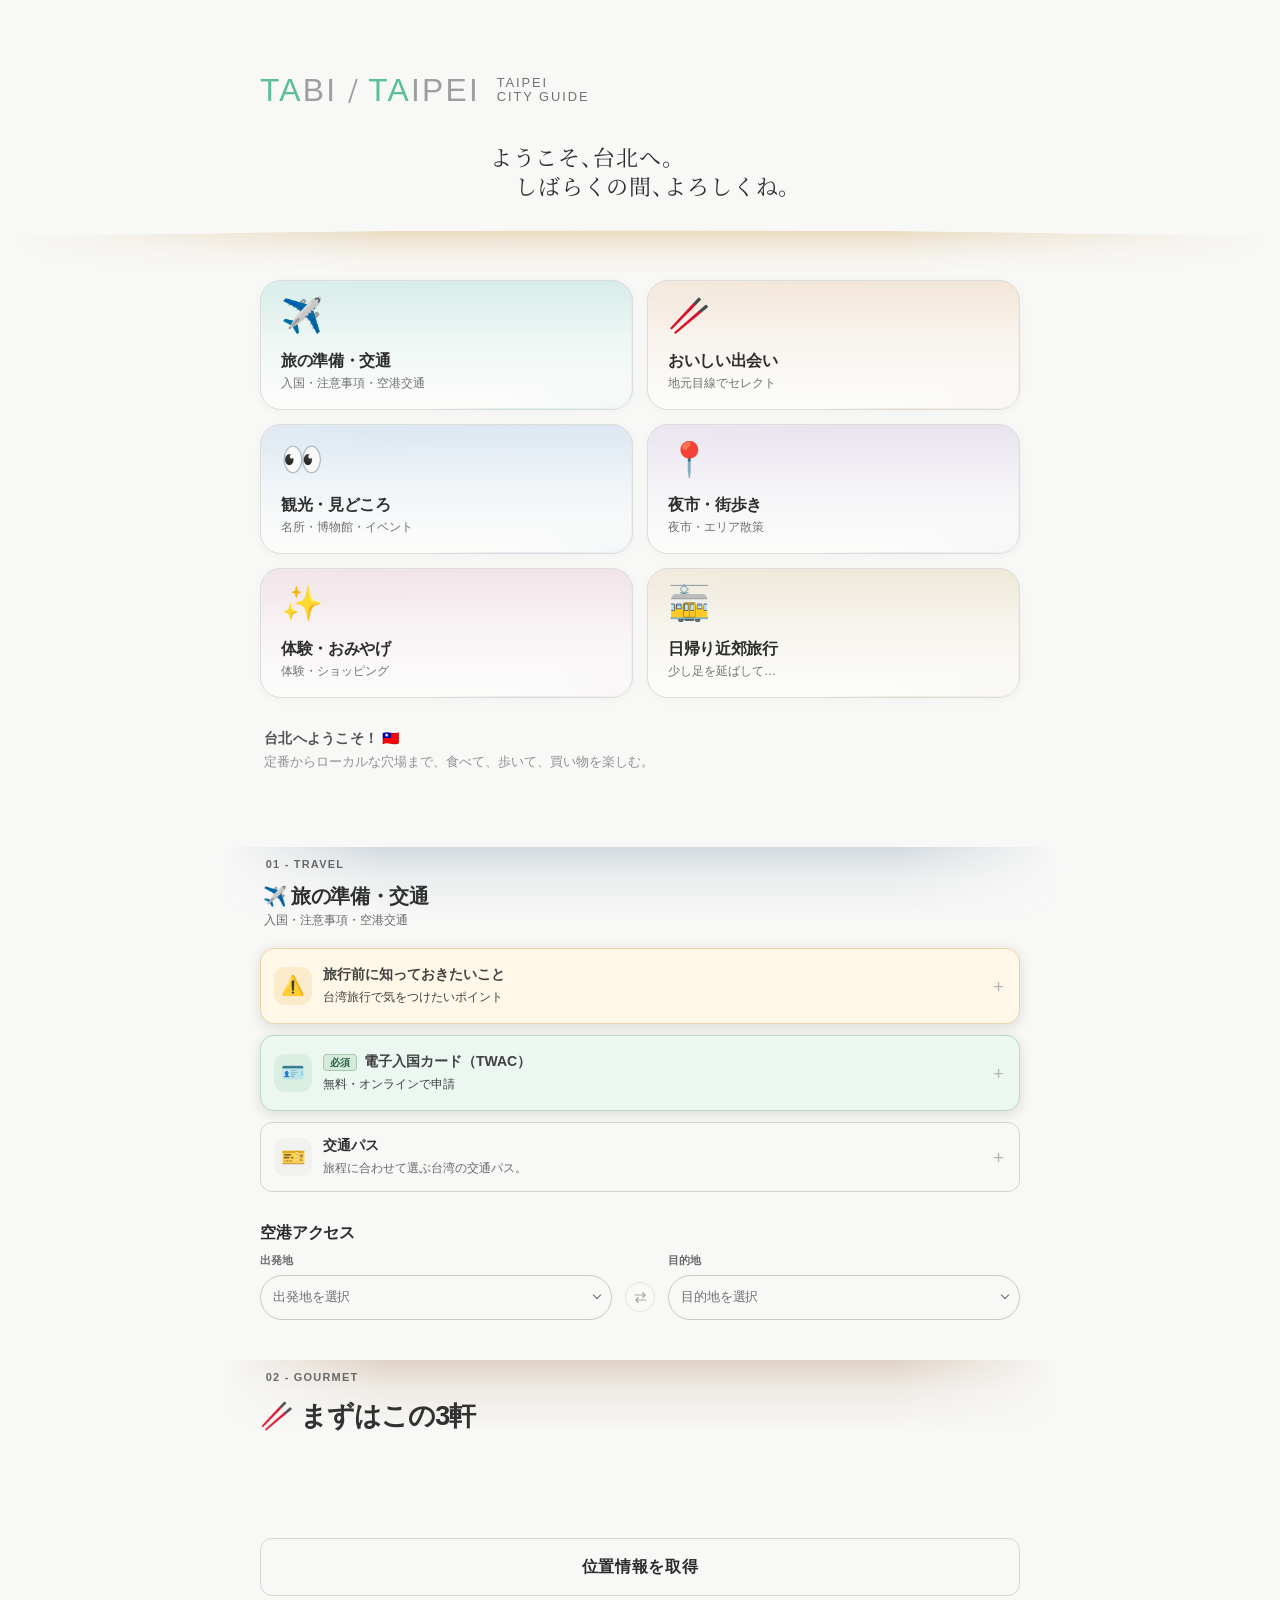
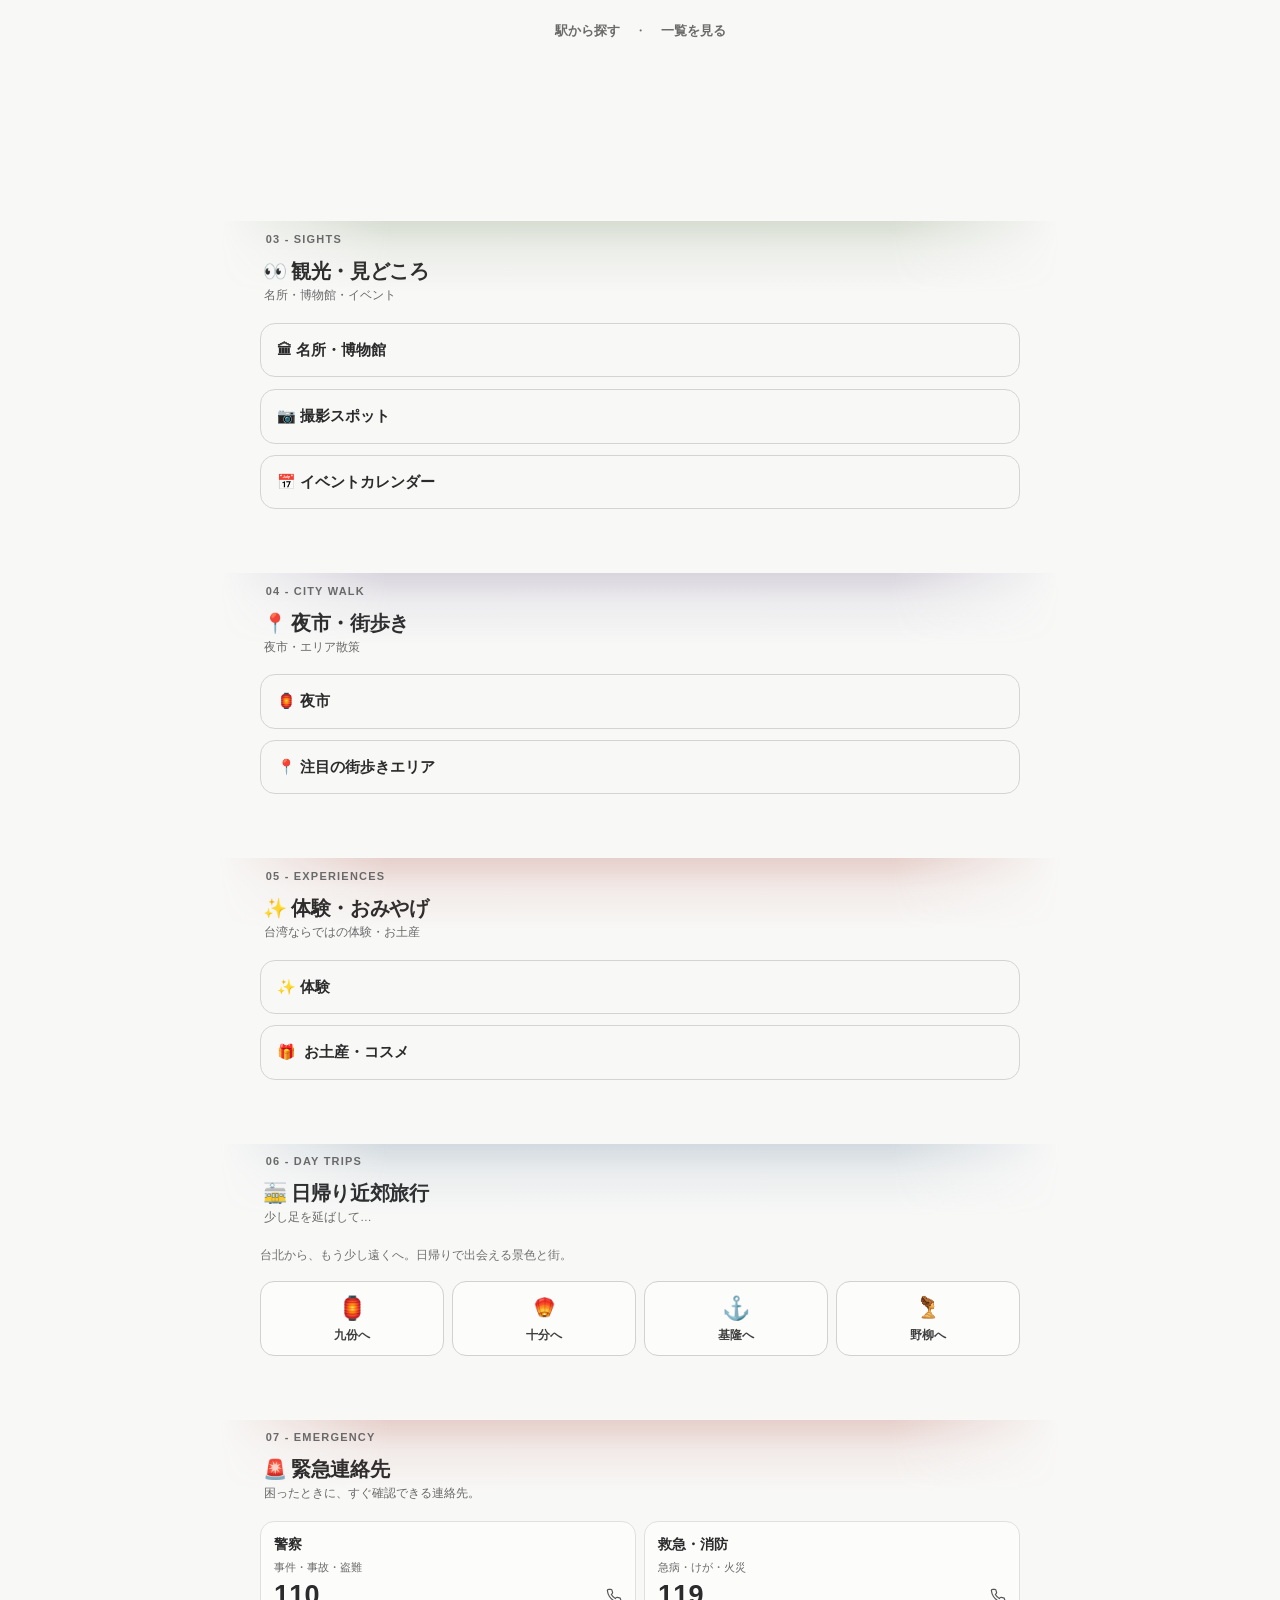
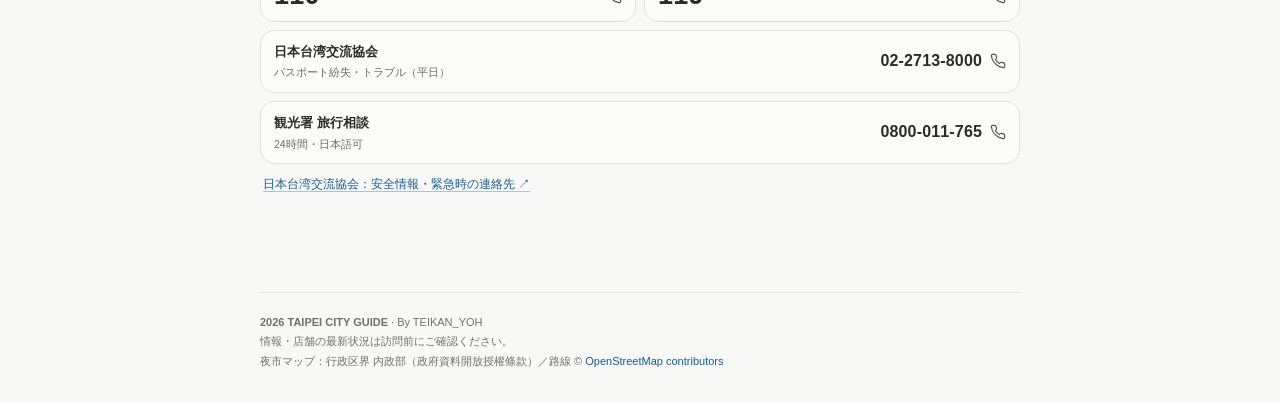
==== commit 29319c32: "Add files via upload" ====
--- a/index.html
+++ b/index.html
@@ -77,7 +77,7 @@
   });
  });
 })();</script><link rel="icon" href="data:image/svg+xml,%3Csvg xmlns=%27http://www.w3.org/2000/svg%27 viewBox=%270 0 100 100%27%3E%3Ctext y=%27.9em%27 font-size=%2790%27%3E%F0%9F%8F%AE%3C/text%3E%3C/svg%3E"/><link rel="preload" href="assets/fonts/tabi-greeting-serif.woff2?v=30.9.225" as="font" type="font/woff2" crossorigin/><link rel="stylesheet" href="css/guide.css?v=30.9.277"/><link rel="stylesheet" href="css/events.css?v=30.9.277"/><link rel="stylesheet" href="css/area-map.css?v=30.9.279"/><link rel="stylesheet" href="css/chapter-tabs.css?v=30.9.285"/>
-<link rel="stylesheet" href="css/recommend.css?v=30.9.277"/><link rel="stylesheet" href="css/food-picker.css?v=30.9.286"/>
+<link rel="stylesheet" href="css/recommend.css?v=30.9.277"/><link rel="stylesheet" href="css/food-picker.css?v=30.9.287"/>
 </head><body>
 <div class="food-drawer-backdrop" aria-hidden="true"></div><div class="food-edge-hint" aria-hidden="true"></div>
 <header class="hero wrapper" id="top"><div class="hero-stage"><div class="hero-horizon" aria-hidden="true"></div><h1 class="hero-masthead"><span class="hero-brandline">TAIPEI CITY GUIDE</span><span class="hero-lockup" aria-label="TABI slash TAIPEI"><span class="hero-lockup-word"><span class="ta">TA</span>BI</span><span class="hero-lockup-slash" aria-hidden="true"></span><span class="hero-lockup-word"><span class="ta">TA</span>IPEI<span class="hero-brandstack" aria-hidden="true"><span class="hero-brandstack-clip"><span class="hero-brandstack-text"><span class="hero-brandstack-top">TAIPEI</span>CITY GUIDE</span></span></span></span></span></h1><p class="hero-greeting" id="hero-greeting" lang="ja"></p></div><nav aria-label="カテゴリーにジャンプ" class="quick-nav">
@@ -301,7 +301,7 @@
 html[data-theme="light"] #recommend-debug-diagnostics{background:#f3f8f4;color:#244331;border-color:#bfd5c6;}
 @media(max-height:560px){#recommend-debug-fab{bottom:calc(14px + env(safe-area-inset-bottom,0px));}#recommend-debug-location{bottom:calc(65px + env(safe-area-inset-bottom,0px));max-height:65dvh;}}
 </style>
-<script src="js/recommend.js?v=30.9.286"></script>
+<script src="js/recommend.js?v=30.9.287"></script>
 <script>/* v30.9.276: offline copy of the site (sw.js). Started 3 s after the page has loaded,
    so it never slows the first view; then asks for the once-a-day re-check. */
 (function(){if(!("serviceWorker" in navigator))return;window.addEventListener("load",function(){setTimeout(function(){
--- a/css/food-picker.css
+++ b/css/food-picker.css
@@ -127,3 +127,68 @@
 html body #taipei-recommender:not(#_):not(#__):not(#___):not(#____):not(#_____) .rp-card .recommend-card-side{align-self:stretch!important;height:auto!important;max-height:none!important}
 html body #taipei-recommender:not(#_):not(#__):not(#___):not(#____):not(#_____) .rp-card,html body #taipei-recommender:not(#_):not(#__):not(#___):not(#____):not(#_____) .rp-card .recommend-card-shell{height:auto!important;max-height:none!important;min-height:0!important}
 html body #taipei-recommender:not(#_):not(#__):not(#___):not(#____):not(#_____) #recommend-results{grid-template-rows:none!important;grid-auto-rows:auto!important}
+
+/* ---- v30.9.287: 駅から探す picker ---- */
+html body #taipei-recommender:not(#_):not(#__):not(#___):not(#____):not(#_____) #recommend-station-controls{display:none!important}
+html body #taipei-recommender:not(#_):not(#__):not(#___) .rp-station{display:flex;align-items:center;gap:12px;width:100%;min-height:56px;margin:2px 0 0;padding:0;border:0;background:none;color:#EDEDED;
+  font:inherit;text-align:left;cursor:pointer;-webkit-tap-highlight-color:transparent}
+html body #taipei-recommender:not(#_):not(#__):not(#___) .rp-station[hidden]{display:none!important}
+/* station number sign: white square, the line's colour as its border, code over number */
+html body #taipei-recommender:not(#_):not(#__):not(#___) .rp-badge{--rp-line:#5A5A5A;flex:none;display:flex;flex-direction:column;align-items:center;justify-content:center;width:52px;height:52px;
+  box-sizing:border-box;border:4px solid var(--rp-line);border-radius:9px;background:#FFFFFF;color:#1E1E1E;line-height:1;transition:border-color .2s ease}
+html body #taipei-recommender:not(#_):not(#__):not(#___) .rp-badge.is-empty{background:#E9E9E9;color:#5A5A5A}
+html body #taipei-recommender:not(#_):not(#__):not(#___) .rp-badge-line{font-size:13px;font-weight:800;letter-spacing:.02em}
+html body #taipei-recommender:not(#_):not(#__):not(#___) .rp-badge-num{margin-top:2px;font-size:20px;font-weight:800;letter-spacing:-.01em}
+html body #taipei-recommender:not(#_):not(#__):not(#___) .rp-badge-mini{width:34px;height:34px;border-width:3px;border-radius:6px}
+html body #taipei-recommender:not(#_):not(#__):not(#___) .rp-badge-mini .rp-badge-line{font-size:9px}
+html body #taipei-recommender:not(#_):not(#__):not(#___) .rp-badge-mini .rp-badge-num{margin-top:1px;font-size:13px}
+html body #taipei-recommender:not(#_):not(#__):not(#___) .rp-station-copy{display:flex;flex-direction:column;justify-content:center;min-width:0}
+html body #taipei-recommender:not(#_):not(#__):not(#___) .rp-station-line{color:#CFCFCF;font-size:11px;font-weight:700}
+html body #taipei-recommender:not(#_):not(#__):not(#___) .rp-station-line:empty{display:none}
+html body #taipei-recommender:not(#_):not(#__):not(#___) .rp-station-name{display:flex;align-items:baseline;gap:12px;min-width:0;color:#EDEDED;font-size:20px;font-weight:700;white-space:nowrap;overflow:hidden;text-overflow:ellipsis}
+html body #taipei-recommender:not(#_):not(#__):not(#___) .rp-station-en{color:#CFCFCF;font-size:15px;font-weight:500;overflow:hidden;text-overflow:ellipsis}
+/* the panel: under the card, over the list */
+html body #taipei-recommender:not(#_):not(#__):not(#___) .rp-panel{position:absolute;top:calc(100% - 30px);left:0;z-index:30;box-sizing:border-box;padding:14px 12px 8px;border-radius:12px;
+  background:#1E1E1E;box-shadow:0 18px 40px rgba(0,0,0,.55);animation:rp-drop .2s ease-out}
+html body #taipei-recommender:not(#_):not(#__):not(#___) .rp-panel[hidden]{display:none!important}
+@keyframes rp-drop{from{opacity:0;transform:translateY(-6px)}to{opacity:1;transform:none}}
+html body #taipei-recommender:not(#_):not(#__):not(#___) .rp-station-panel{width:calc(100% - 128px);min-width:250px}
+html body #taipei-recommender:not(#_):not(#__):not(#___) .rp-search{display:block;width:100%;height:46px;box-sizing:border-box;margin:0 0 6px;padding:0 16px;border:1px solid #3A3A3A;border-radius:8px;
+  background:#151515;color:#EDEDED;font:inherit;font-size:16px;letter-spacing:.04em;-webkit-appearance:none;appearance:none}
+html body #taipei-recommender:not(#_):not(#__):not(#___) .rp-search::placeholder{color:#7A7A7A}
+html body #taipei-recommender:not(#_):not(#__):not(#___) .rp-search:focus{outline:none;border-color:#6A6A6A}
+html body #taipei-recommender:not(#_):not(#__):not(#___) .rp-crumb{display:flex;align-items:center;gap:6px;margin:4px 0 2px;padding:6px 4px;border:0;background:none;color:#9A9A9A;font:inherit;font-size:13px;font-weight:600;cursor:pointer}
+html body #taipei-recommender:not(#_):not(#__):not(#___) .rp-crumb[hidden]{display:none}
+html body #taipei-recommender:not(#_):not(#__):not(#___) .rp-crumb-arrow{font-size:18px;line-height:1}
+html body #taipei-recommender:not(#_):not(#__):not(#___) .rp-options{max-height:min(300px,46vh);overflow-y:auto;overscroll-behavior:contain;-webkit-overflow-scrolling:touch;
+  -webkit-mask-image:linear-gradient(#000 calc(100% - 26px),transparent);mask-image:linear-gradient(#000 calc(100% - 26px),transparent);padding-bottom:18px}
+html body #taipei-recommender:not(#_):not(#__):not(#___) .rp-option{display:flex;align-items:center;gap:12px;width:100%;min-height:54px;margin:0;padding:6px 6px;border:0;border-radius:8px;background:none;
+  color:#EDEDED;font:inherit;text-align:left;cursor:pointer;-webkit-tap-highlight-color:transparent}
+html body #taipei-recommender:not(#_):not(#__):not(#___) .rp-option:active,html body #taipei-recommender:not(#_):not(#__):not(#___) .rp-option[aria-selected="true"]{background:rgba(255,255,255,.07)}
+html body #taipei-recommender:not(#_):not(#__):not(#___) .rp-line-code{flex:none;display:flex;align-items:center;justify-content:center;width:40px;height:40px;border-radius:7px;color:#FFFFFF;font-size:16px;font-weight:800}
+html body #taipei-recommender:not(#_):not(#__):not(#___) .rp-option-name{flex:none;font-size:17px;font-weight:700;letter-spacing:.02em}
+html body #taipei-recommender:not(#_):not(#__):not(#___) .rp-option-en{min-width:0;color:#CFCFCF;font-size:13px;font-weight:500;white-space:nowrap;overflow:hidden;text-overflow:ellipsis}
+html body #taipei-recommender:not(#_):not(#__):not(#___) .rp-none{margin:14px 6px;color:#8A8A8A;font-size:14px}
+/* 時間帯: the same kind of panel, under the right of the card */
+html body #taipei-recommender:not(#_):not(#__):not(#___):not(#____):not(#_____) #recommend-time-options:not([hidden]){position:absolute!important;top:calc(100% + 18px)!important;right:-16px!important;left:auto!important;z-index:30!important;
+  display:flex!important;flex-direction:column!important;gap:0!important;width:148px!important;box-sizing:border-box;padding:8px!important;border:0!important;border-radius:12px!important;
+  background:#1E1E1E!important;box-shadow:0 18px 40px rgba(0,0,0,.55)!important;animation:rp-drop .2s ease-out}
+html body #taipei-recommender:not(#_):not(#__):not(#___):not(#____):not(#_____) #recommend-time-options button{display:flex!important;align-items:center;width:100%!important;min-height:46px!important;margin:0!important;padding:0 12px!important;border:0!important;
+  border-radius:8px!important;background:none!important;color:#EDEDED!important;font-size:17px!important;font-weight:700!important;text-align:left!important;box-shadow:none!important}
+html body #taipei-recommender:not(#_):not(#__):not(#___):not(#____):not(#_____) #recommend-time-options button[aria-pressed="true"]{background:rgba(255,255,255,.08)!important}
+/* the list's top glow, in the chapter colour (02 GOURMET) */
+html body #taipei-recommender:not(#_):not(#__):not(#___) #recommend-results{position:relative}
+html body #taipei-recommender:not(#_):not(#__):not(#___) #recommend-results::before{content:"";position:absolute;left:-14px;right:-14px;top:-18px;height:70px;pointer-events:none;
+  background:radial-gradient(60% 100% at 50% 0,rgba(166,124,84,.28),transparent 75%)}
+/* light mode */
+html[data-theme="light"] body #taipei-recommender:not(#_):not(#__):not(#___) .rp-station,html[data-theme="light"] body #taipei-recommender:not(#_):not(#__):not(#___) .rp-station-name,html[data-theme="light"] body #taipei-recommender:not(#_):not(#__):not(#___) .rp-option{color:#2B2B2B}
+html[data-theme="light"] body #taipei-recommender:not(#_):not(#__):not(#___) .rp-station-line,html[data-theme="light"] body #taipei-recommender:not(#_):not(#__):not(#___) .rp-station-en,html[data-theme="light"] body #taipei-recommender:not(#_):not(#__):not(#___) .rp-option-en{color:#696969}
+html[data-theme="light"] body #taipei-recommender:not(#_):not(#__):not(#___) .rp-panel{background:#FCFCFB;box-shadow:0 16px 36px rgba(0,0,0,.14)}
+html[data-theme="light"] body #taipei-recommender:not(#_):not(#__):not(#___) .rp-search{background:#F3F3F2;border-color:#DCDCDB;color:#2B2B2B}
+html[data-theme="light"] body #taipei-recommender:not(#_):not(#__):not(#___) .rp-option:active,html[data-theme="light"] body #taipei-recommender:not(#_):not(#__):not(#___) .rp-option[aria-selected="true"]{background:rgba(0,0,0,.05)}
+html[data-theme="light"] body #taipei-recommender:not(#_):not(#__):not(#___) .rp-badge.is-empty{background:#F1F1F0}
+html[data-theme="light"] #taipei-recommender:not(#_):not(#__):not(#___):not(#____):not(#_____) #recommend-time-options:not([hidden]){background:#FCFCFB!important;box-shadow:0 16px 36px rgba(0,0,0,.14)!important}
+html[data-theme="light"] #taipei-recommender:not(#_):not(#__):not(#___):not(#____):not(#_____) #recommend-time-options button{color:#2B2B2B!important}
+html[data-theme="light"] body #taipei-recommender:not(#_):not(#__):not(#___) #recommend-results::before{background:radial-gradient(60% 100% at 50% 0,rgba(166,124,84,.18),transparent 75%)}
+html body #taipei-recommender:not(#_):not(#__):not(#___):not(#____):not(#_____) #recommend-results > .recommend-no-data{display:flex!important;align-items:center;justify-content:center;min-height:200px;margin:0!important;padding:0 24px!important;
+  color:#8A8A8A!important;font-size:14px!important;line-height:1.7!important;text-align:center!important}
